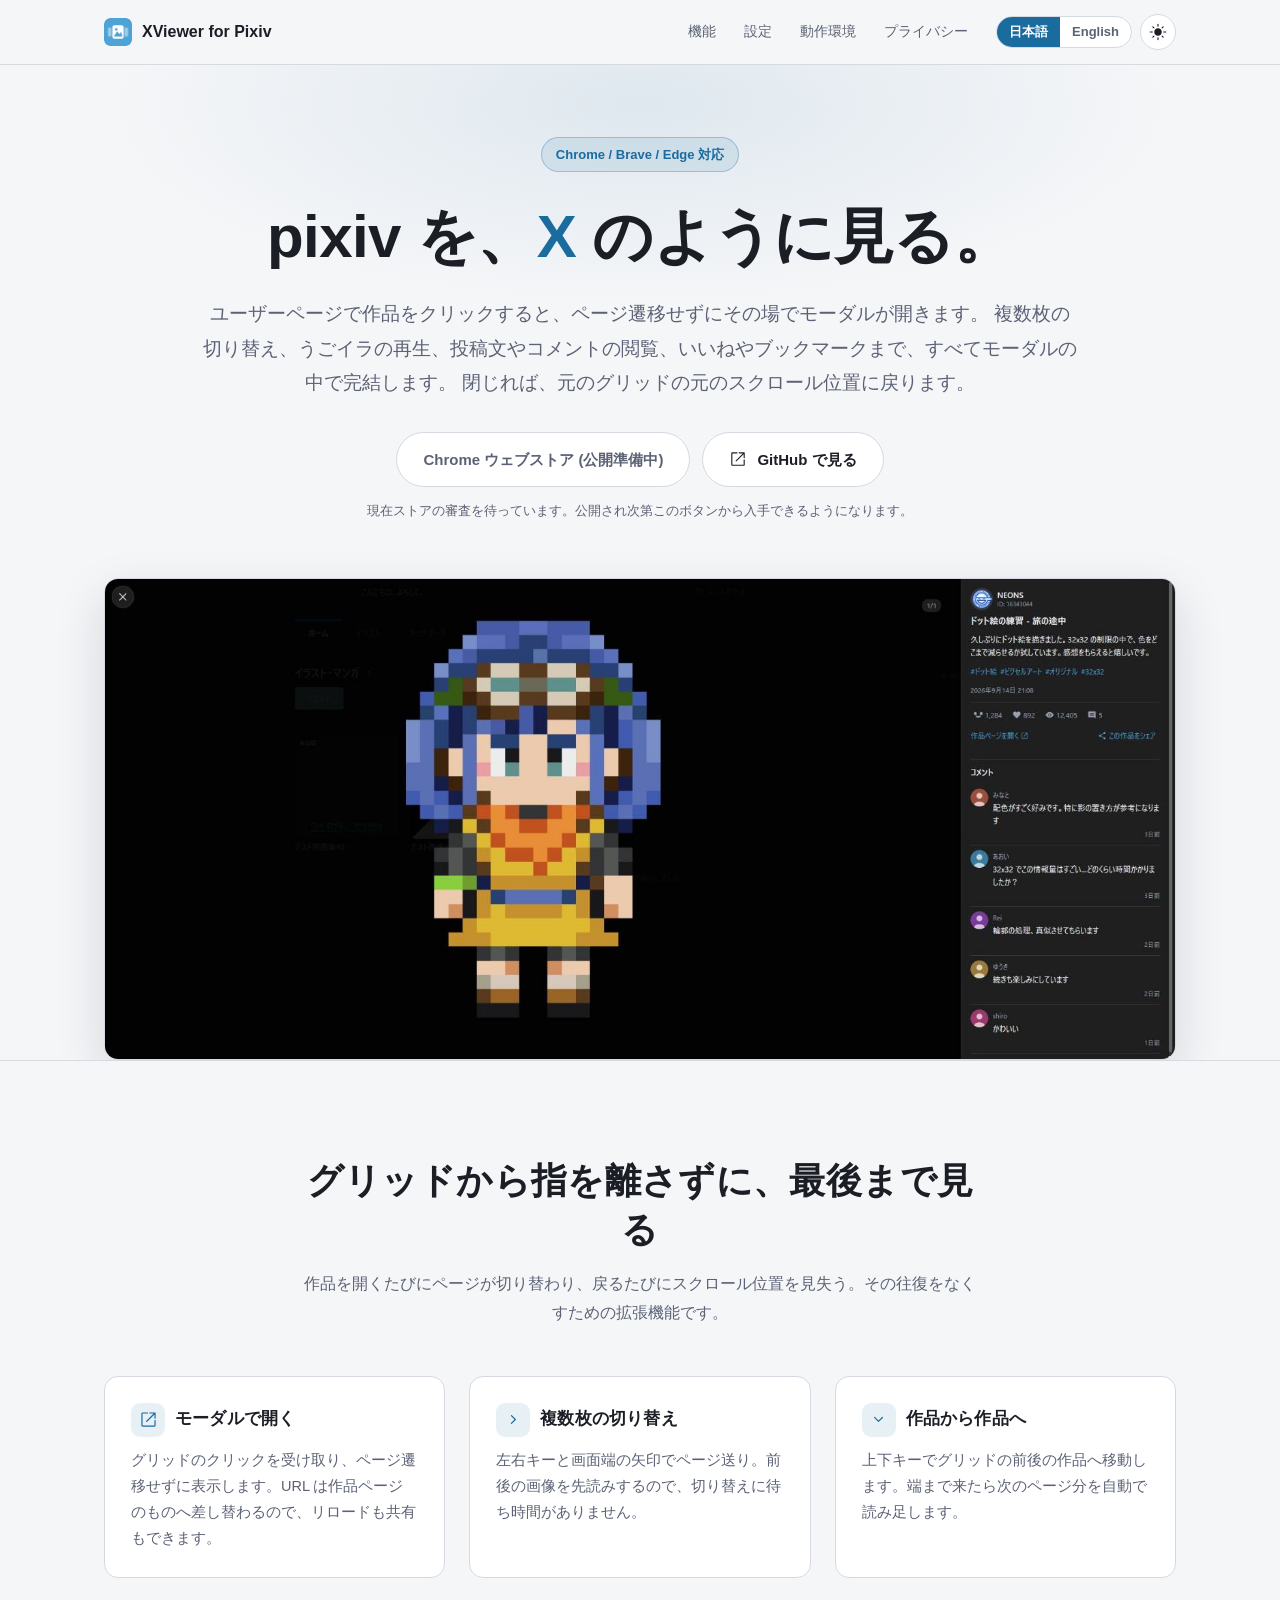
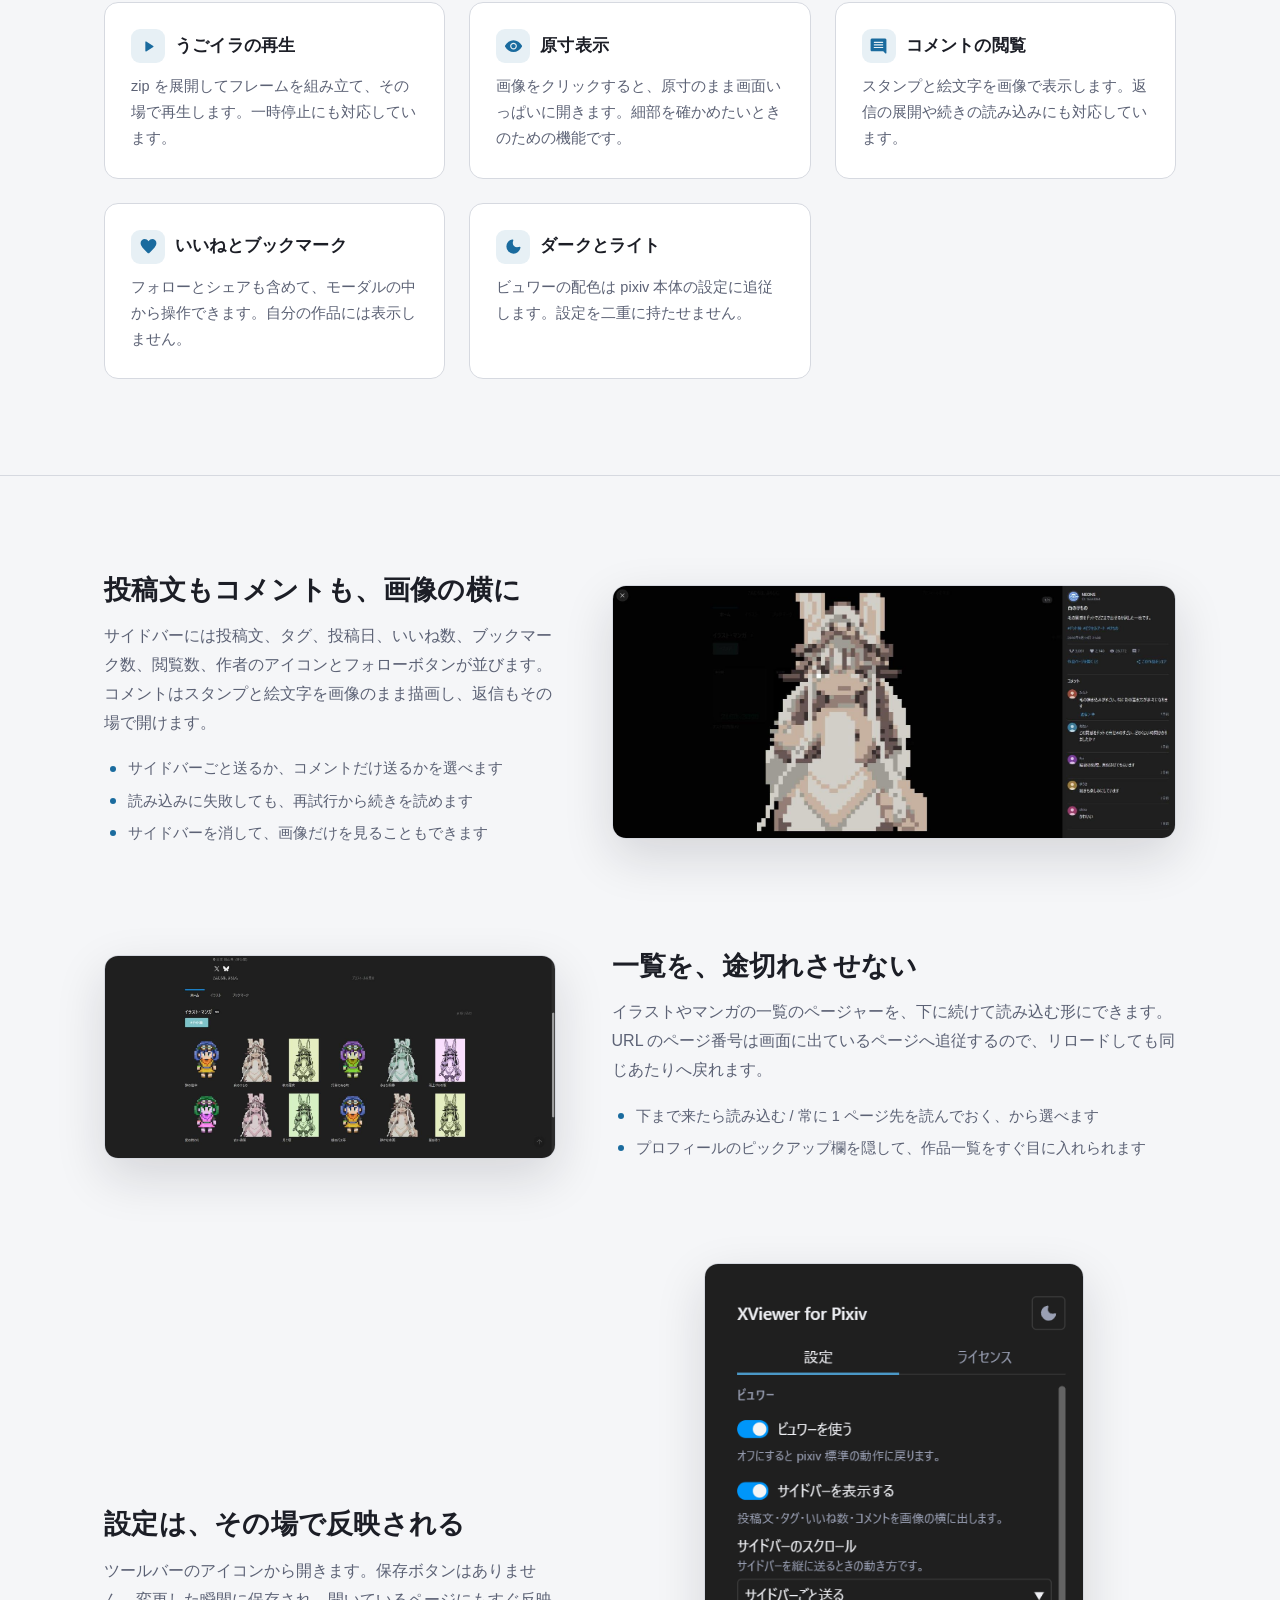
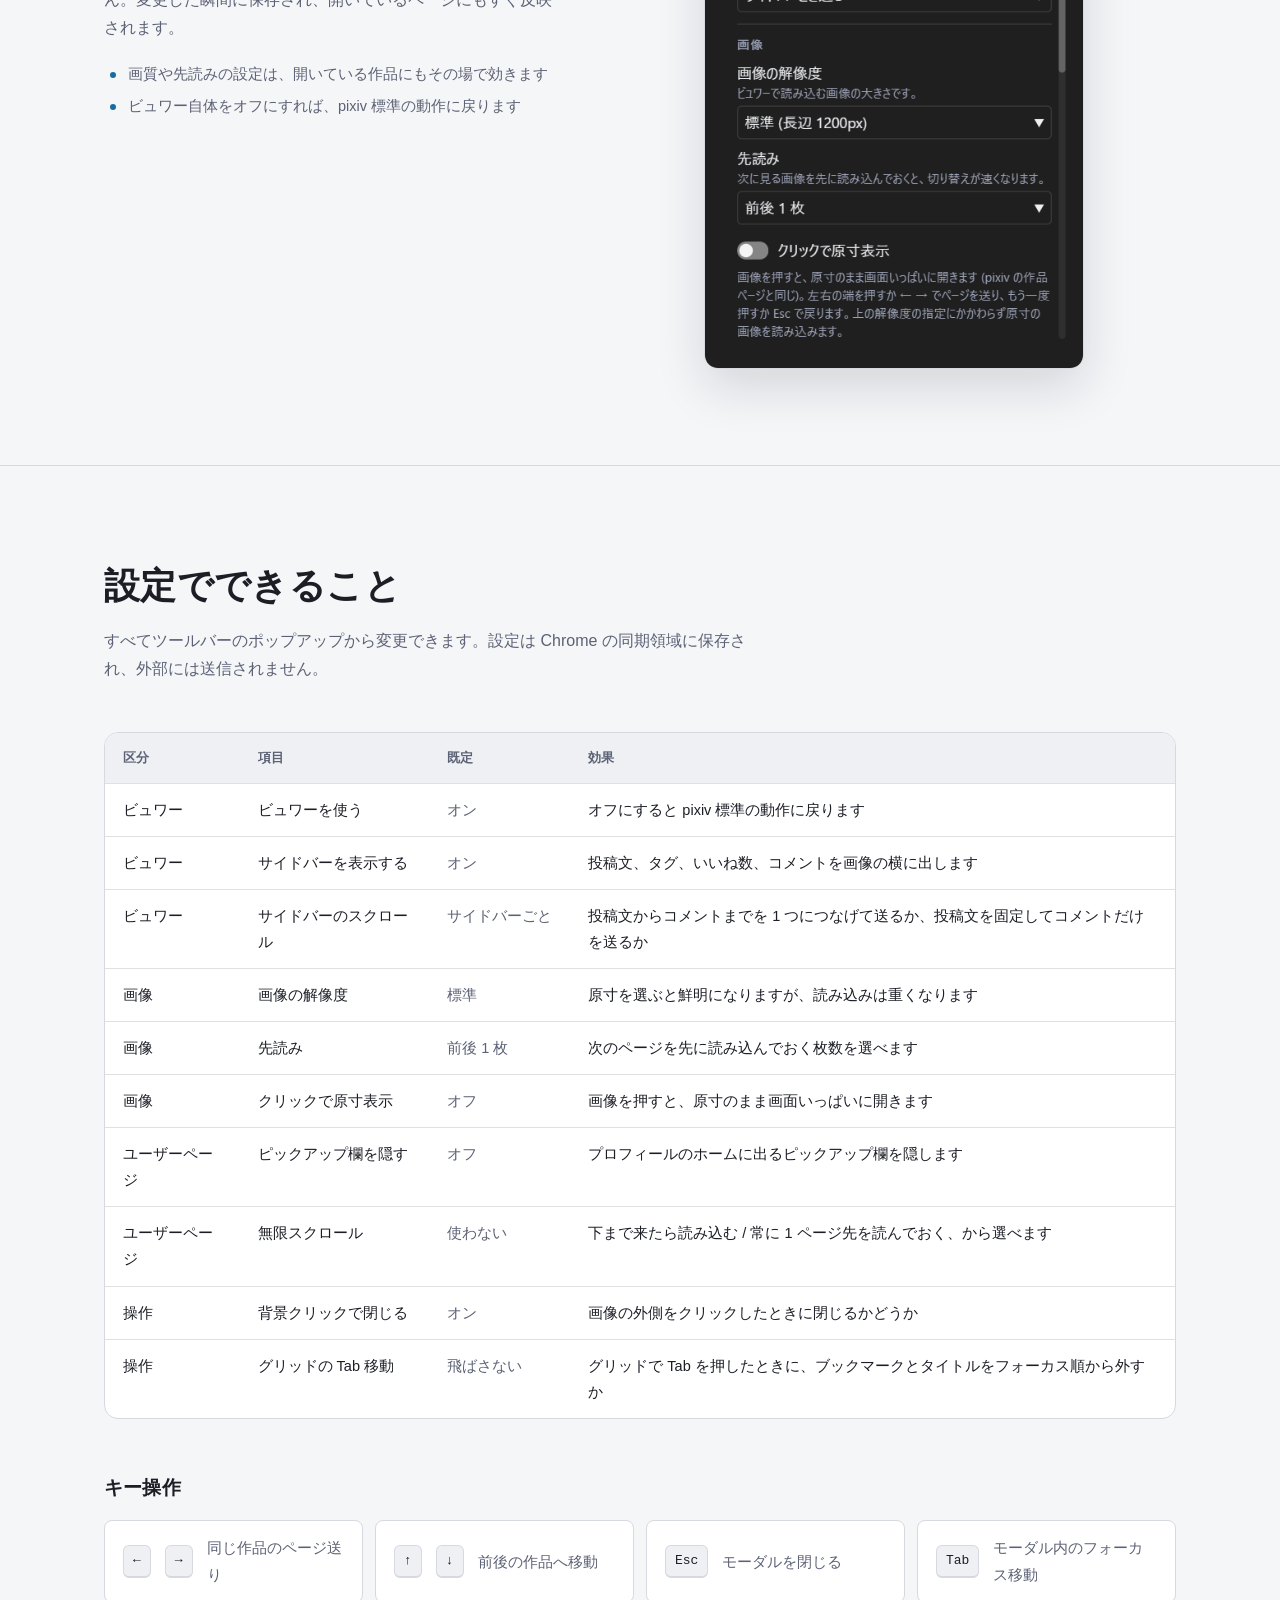
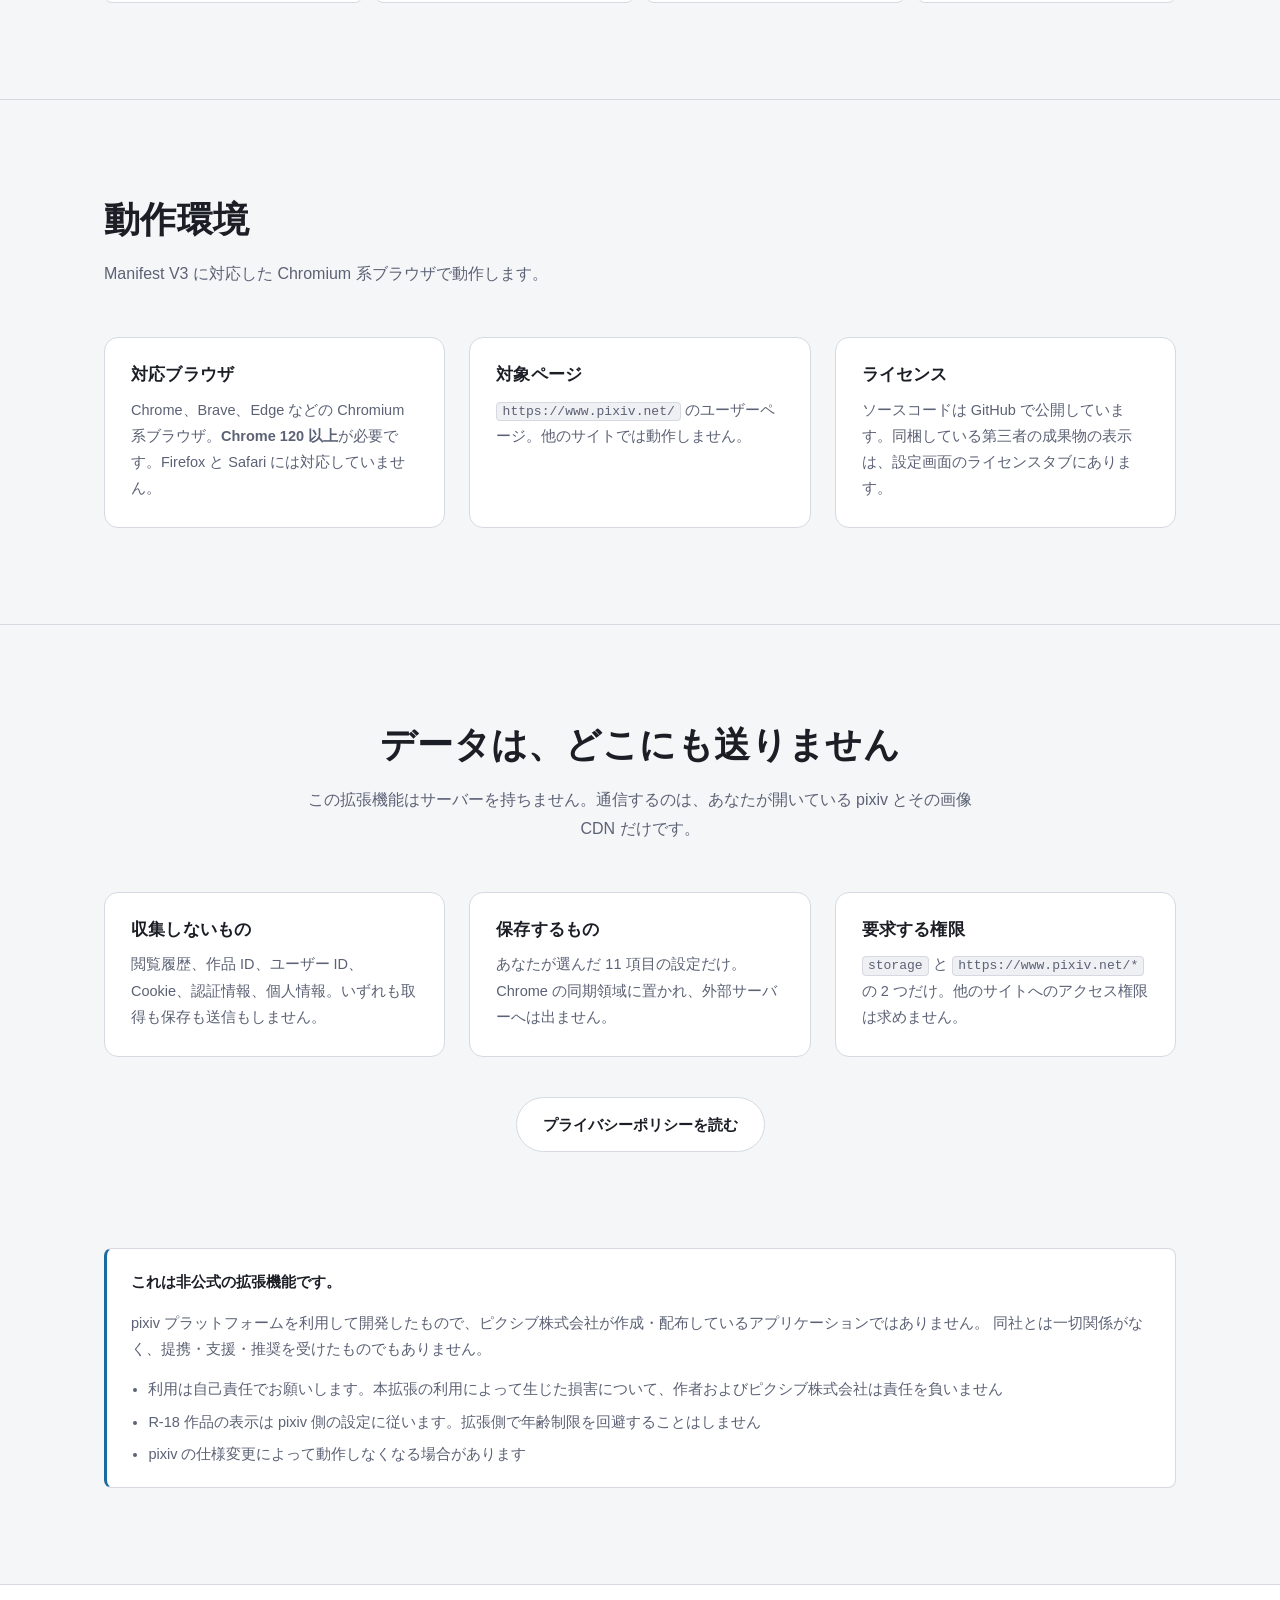
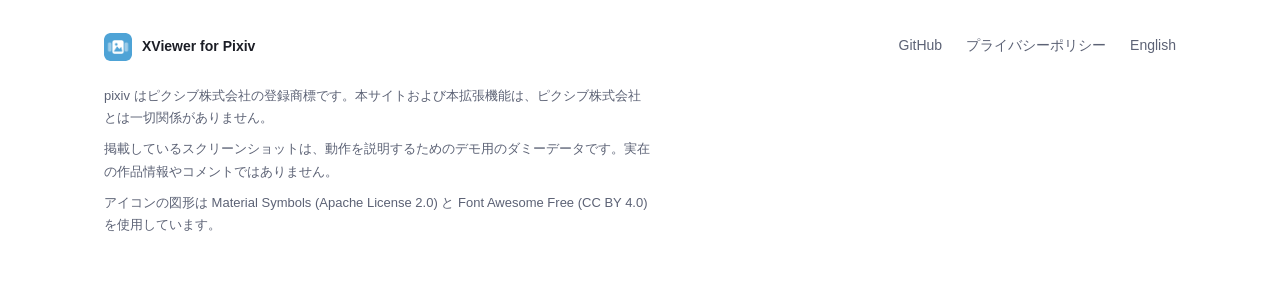
==== index.html @ b5282411 "feat: XViewer for Pixiv の紹介サイトとプライバシーポリシーを作る GitHub Pages で公開する静的サイト。ビルド工程は持たない。  - 日本語 (ルート) と英語 (e" ====
<!doctype html>
<html lang="ja">
<head>
<meta charset="utf-8">
<meta name="viewport" content="width=device-width, initial-scale=1, viewport-fit=cover">
<title>XViewer for Pixiv - pixiv に X 風の画像ビュワーを追加する Chrome 拡張機能</title>
<meta name="description" content="pixiv のユーザーページで作品をクリックすると、ページ遷移せずにその場でモーダルが開きます。複数枚の切り替え、うごイラの再生、投稿文やコメントの閲覧までモーダルの中で完結する非公式の Chrome 拡張機能です。">
<link rel="canonical" href="https://neons-design.github.io/XViewer-for-Pixiv-Web/">
<link rel="alternate" hreflang="ja" href="https://neons-design.github.io/XViewer-for-Pixiv-Web/">
<link rel="alternate" hreflang="en" href="https://neons-design.github.io/XViewer-for-Pixiv-Web/en/">
<link rel="icon" href="assets/img/icon-32.png" sizes="32x32">
<link rel="icon" href="assets/img/icon-128.png" sizes="128x128">
<link rel="apple-touch-icon" href="assets/img/icon-128.png">
<meta property="og:type" content="website">
<meta property="og:site_name" content="XViewer for Pixiv">
<meta property="og:title" content="XViewer for Pixiv">
<meta property="og:description" content="pixiv のユーザーページに、X.com のメディア閲覧に近い画像ビュワーを追加する Chrome 拡張機能。">
<meta property="og:url" content="https://neons-design.github.io/XViewer-for-Pixiv-Web/">
<meta property="og:image" content="https://neons-design.github.io/XViewer-for-Pixiv-Web/assets/img/shot-viewer.jpg">
<meta property="og:locale" content="ja_JP">
<meta name="twitter:card" content="summary_large_image">
<link rel="stylesheet" href="assets/style.css">
<script>
	/* 描画前に配色をあてて、切り替え時のちらつきを防ぐ */
	(function () {
		try {
			var saved = window.localStorage.getItem('xviewer-site-theme');
			if (saved === 'dark' || saved === 'light') document.documentElement.setAttribute('data-theme', saved);
		} catch (error) {
			/* 保存領域が使えなくても OS の設定で描ける */
		}
	})();
</script>
<script src="assets/site.js" defer></script>
</head>
<body>

<a class="skip-link" href="#main">本文へ移動</a>

<!-- アイコンの図形。出典は Material Symbols (Apache-2.0)。フッターに表示している -->
<svg width="0" height="0" aria-hidden="true" focusable="false" style="position:absolute">
	<defs>
		<symbol id="i-open" viewBox="0 -960 960 960"><path d="M180-120q-24 0-42-18t-18-42v-600q0-24 18-42t42-18h249q12.75 0 21.38 8.68 8.62 8.67 8.62 21.5 0 12.82-8.62 21.32-8.63 8.5-21.38 8.5H180v600h600v-249q0-12.75 8.68-21.38 8.67-8.62 21.5-8.62 12.82 0 21.32 8.62 8.5 8.63 8.5 21.38v249q0 24-18 42t-42 18H180Zm600-617L403-360q-9 9-21 8.5t-21-9.5q-9-9-9-21t9-21l377-377H549q-12.75 0-21.37-8.68-8.63-8.67-8.63-21.5 0-12.82 8.63-21.32 8.62-8.5 21.37-8.5h261q12.75 0 21.38 8.62Q840-822.75 840-810v261q0 12.75-8.68 21.37-8.67 8.63-21.5 8.63-12.82 0-21.32-8.63-8.5-8.62-8.5-21.37v-188Z"/></symbol>
		<symbol id="i-next" viewBox="0 -960 960 960"><path d="M530-481 353-658q-9-9-8.5-21t9.5-21q9-9 21.5-9t21.5 9l198 198q5 5 7 10t2 11q0 6-2 11t-7 10L396-261q-9 9-21 8.5t-21-9.5q-9-9-9-21.5t9-21.5l176-176Z"/></symbol>
		<symbol id="i-play" viewBox="0 -960 960 960"><path d="M320-258v-450q0-14 9-22t21-8q4 0 8 1t8 3l354 226q7 5 10.5 11t3.5 14q0 8-3.5 14T720-458L366-232q-4 2-8 3t-8 1q-12 0-21-8t-9-22Z"/></symbol>
		<symbol id="i-zoom" viewBox="0 -960 960 960"><path d="M600.5-379.62q49.5-49.62 49.5-120.5T600.38-620.5Q550.76-670 479.88-670T359.5-620.38Q310-570.76 310-499.88t49.62 120.38q49.62 49.5 120.5 49.5t120.38-49.62Zm-200-41.12q-32.5-32.73-32.5-79.5 0-46.76 32.74-79.26 32.73-32.5 79.5-32.5 46.76 0 79.26 32.74 32.5 32.73 32.5 79.5 0 46.76-32.74 79.26-32.73 32.5-79.5 32.5-46.76 0-79.26-32.74ZM234.5-276Q124-352 57-470q-4-7.13-6-14.65-2-7.52-2-15.43 0-7.92 2-15.38 2-7.47 6-14.54 67-118 177.5-194T480-800q135 0 245.5 76T903-530q4 7.12 6 14.65 2 7.52 2 15.43 0 7.92-2 15.38-2 7.47-6 14.54-67 118-177.5 194T480-200q-135 0-245.5-76Z"/></symbol>
		<symbol id="i-comment" viewBox="0 -960 960 960"><path d="M270-400h420q13 0 21.5-8.5T720-430q0-13-8.5-21.5T690-460H270q-13 0-21.5 8.5T240-430q0 13 8.5 21.5T270-400Zm0-130h420q13 0 21.5-8.5T720-560q0-13-8.5-21.5T690-590H270q-13 0-21.5 8.5T240-560q0 13 8.5 21.5T270-530Zm0-130h420q13 0 21.5-8.5T720-690q0-13-8.5-21.5T690-720H270q-13 0-21.5 8.5T240-690q0 13 8.5 21.5T270-660ZM140-240q-24 0-42-18t-18-42v-520q0-24 18-42t42-18h680q24 0 42 18t18 42v668q0 20-18.5 27.5T829-131L720-240H140Z"/></symbol>
		<symbol id="i-like" viewBox="0 -960 960 960"><path d="M458-144q-11-4-19-12l-53-49Q262-320 171-424.5T80-643q0-90 60.5-150.5T290-854q51 0 101 24.5t89 80.5q44-56 91-80.5t99-24.5q89 0 149.5 60.5T880-643q0 114-91 218.5T574-205l-53 49q-8 8-19 12t-22 4q-11 0-22-4Z"/></symbol>
		<symbol id="i-scroll" viewBox="0 -960 960 960"><path d="M469-358q-5-2-10-7L261-563q-9-9-8.5-21.5T262-606q9-9 21.5-9t21.5 9l175 176 176-176q9-9 21-8.5t21 9.5q9 9 9 21.5t-9 21.5L501-365q-5 5-10 7t-11 2q-6 0-11-2Z"/></symbol>
		<symbol id="i-theme" viewBox="0 -960 960 960"><path d="M480-120q-150 0-255-105T120-480q0-135 79.5-229T408-830q20-5 34-1t22 15q8 10 7.5 25t-8.5 35q-9 23-14 47t-5 49q0 90 63 153t153 63q25 0 48.5-4.5T754-461q22-8 38-7t26 9q10 8 13 23t-2 36q-27 121-121 200.5T480-120Z"/></symbol>
		<symbol id="i-share" viewBox="0 -960 960 960"><path d="M686-80q-47.5 0-80.75-33.25T572-194q0-8 5-34L278-403q-16.28 17.34-37.64 27.17Q219-366 194-366q-47.5 0-80.75-33T80-480q0-48 33.25-81T194-594q24 0 45 9.3 21 9.29 37 25.7l301-173q-2-8-3.5-16.5T572-766q0-47.5 33.25-80.75T686-880q47.5 0 80.75 33.25T800-766q0 47.5-33.25 80.75T686-652q-23.27 0-43.64-9Q622-670 606-685L302-516q3 8 4.5 17.5t1.5 18q0 8.5-1 16t-3 15.5l303 173q16-15 36.09-23.5 20.1-8.5 43.07-8.5Q734-308 767-274.75T800-194q0 47.5-33.25 80.75T686-80Z"/></symbol>
		<symbol id="i-follow" viewBox="0 -960 960 960"><path d="M730-530H630q-12.75 0-21.37-8.68-8.63-8.67-8.63-21.5 0-12.82 8.63-21.32 8.62-8.5 21.37-8.5h100v-100q0-12.75 8.68-21.38 8.67-8.62 21.5-8.62 12.82 0 21.32 8.62 8.5 8.63 8.5 21.38v100h100q12.75 0 21.38 8.68 8.62 8.67 8.62 21.5 0 12.82-8.62 21.32-8.63 8.5-21.38 8.5H790v100q0 12.75-8.68 21.37-8.67 8.63-21.5 8.63-12.82 0-21.32-8.63-8.5-8.62-8.5-21.37v-100Zm-478 7q-42-42-42-108t42-108q42-42 108-42t108 42q42 42 42 108t-42 108q-42 42-108 42t-108-42ZM40-220v-34q0-35 17.5-63.5T108-360q75-33 133.34-46.5t118.5-13.5Q420-420 478-406.5T611-360q33 15 51 43t18 63v34q0 24.75-17.62 42.37Q644.75-160 620-160H100q-24.75 0-42.37-17.63Q40-195.25 40-220Z"/></symbol>
	</defs>
</svg>

<header class="site-header">
	<div class="wrap">
		<a class="brand" href="./">
			<img src="assets/img/icon-128.png" alt="" width="28" height="28">
			<span>XViewer for Pixiv</span>
		</a>
		<nav class="site-nav" aria-label="ページ内の移動">
			<a href="#features">機能</a>
			<a href="#settings">設定</a>
			<a href="#requirements">動作環境</a>
			<a href="privacy.html">プライバシー</a>
		</nav>
		<div class="header-tools">
			<div class="lang-switch">
				<a href="./" aria-current="true" lang="ja">日本語</a>
				<a href="en/" lang="en">English</a>
			</div>
			<button type="button" class="theme-toggle" aria-label="配色をライトに切り替える"
				data-label-light="配色をライトに切り替える" data-label-dark="配色をダークに切り替える">
				<svg class="icon-moon" viewBox="0 -960 960 960" aria-hidden="true"><path d="M480-120q-150 0-255-105T120-480q0-135 79.5-229T408-830q20-5 34-1t22 15q8 10 7.5 25t-8.5 35q-9 23-14 47t-5 49q0 90 63 153t153 63q25 0 48.5-4.5T754-461q22-8 38-7t26 9q10 8 13 23t-2 36q-27 121-121 200.5T480-120Z"/></svg>
				<svg class="icon-sun" viewBox="0 -960 960 960" aria-hidden="true"><path d="M338.5-338.5Q280-397 280-480t58.5-141.5Q397-680 480-680t141.5 58.5Q680-563 680-480t-58.5 141.5Q563-280 480-280t-141.5-58.5ZM70-450q-12.75 0-21.37-8.68-8.63-8.67-8.63-21.5 0-12.82 8.63-21.32Q57.25-510 70-510h100q12.75 0 21.38 8.68 8.62 8.67 8.62 21.5 0 12.82-8.62 21.32-8.63 8.5-21.38 8.5H70Zm720 0q-12.75 0-21.37-8.68-8.63-8.67-8.63-21.5 0-12.82 8.63-21.32 8.62-8.5 21.37-8.5h100q12.75 0 21.38 8.68 8.62 8.67 8.62 21.5 0 12.82-8.62 21.32-8.63 8.5-21.38 8.5H790ZM458.5-768.63Q450-777.25 450-790v-100q0-12.75 8.68-21.38 8.67-8.62 21.5-8.62 12.82 0 21.32 8.62 8.5 8.63 8.5 21.38v100q0 12.75-8.68 21.37-8.67 8.63-21.5 8.63-12.82 0-21.32-8.63Zm0 720Q450-57.25 450-70v-100q0-12.75 8.68-21.38 8.67-8.62 21.5-8.62 12.82 0 21.32 8.62 8.5 8.63 8.5 21.38v100q0 12.75-8.68 21.37-8.67 8.63-21.5 8.63-12.82 0-21.32-8.63ZM240-678l-57-56q-9-9-8.63-21.6.37-12.61 8.53-21.5 8.89-8.9 21.5-8.9 12.6 0 21.6 9l56 57q8 9 8 21t-8 20.5q-8 8.5-20.5 8.5t-21.5-8Zm494 495-56-57q-8-9-8-21.38 0-12.37 8.5-20.62 8.5-9 20.5-9t21 9l57 56q9 9 8.63 21.6-.37 12.61-8.53 21.5-8.89 8.9-21.5 8.9-12.6 0-21.6-9Zm-56-495q-9-9-9-21t9-21l56-57q9-9 21.6-8.63 12.61.37 21.5 8.53 8.9 8.89 8.9 21.5 0 12.6-9 21.6l-57 56q-8 8-20.36 8-12.37 0-21.64-8ZM182.9-182.9q-8.9-8.89-8.9-21.5 0-12.6 9-21.6l57-56q8.8-9 20.9-9 12.1 0 20.71 9 9.39 9 9.39 21t-9 21l-56 57q-9 9-21.6 8.63-12.61-.37-21.5-8.53Z"/></svg>
			</button>
		</div>
	</div>
</header>

<main id="main">

	<section class="hero">
		<div class="wrap">
			<p class="eyebrow">Chrome / Brave / Edge 対応</p>
			<h1>pixiv を、<span class="accent">X</span> のように見る。</h1>
			<p class="lede">
				ユーザーページで作品をクリックすると、ページ遷移せずにその場でモーダルが開きます。
				複数枚の切り替え、うごイラの再生、投稿文やコメントの閲覧、いいねやブックマークまで、すべてモーダルの中で完結します。
				閉じれば、元のグリッドの元のスクロール位置に戻ります。
			</p>
			<div class="cta-row">
				<a class="btn btn-primary" href="#" aria-disabled="true">
					Chrome ウェブストア (公開準備中)
				</a>
				<a class="btn btn-secondary" href="https://github.com/NEONS-DESIGN/XViewer-for-Pixiv" target="_blank" rel="noopener">
					<svg aria-hidden="true"><use href="#i-open"></use></svg>
					GitHub で見る
				</a>
			</div>
			<p class="cta-note">現在ストアの審査を待っています。公開され次第このボタンから入手できるようになります。</p>
			<div class="hero-shot">
				<img src="assets/img/shot-viewer.jpg" width="1568" height="703"
					alt="pixiv の作品がモーダルで開き、右側のサイドバーに投稿文、タグ、カウンタ、コメントが並んでいる画面">
			</div>
		</div>
	</section>

	<hr class="divider">

	<section class="section" id="features">
		<div class="wrap">
			<div class="section-head center">
				<h2>グリッドから指を離さずに、最後まで見る</h2>
				<p>作品を開くたびにページが切り替わり、戻るたびにスクロール位置を見失う。その往復をなくすための拡張機能です。</p>
			</div>
			<div class="card-grid">
				<div class="card">
					<h3><span class="card-icon"><svg aria-hidden="true"><use href="#i-open"></use></svg></span>モーダルで開く</h3>
					<p>グリッドのクリックを受け取り、ページ遷移せずに表示します。URL は作品ページのものへ差し替わるので、リロードも共有もできます。</p>
				</div>
				<div class="card">
					<h3><span class="card-icon"><svg aria-hidden="true"><use href="#i-next"></use></svg></span>複数枚の切り替え</h3>
					<p>左右キーと画面端の矢印でページ送り。前後の画像を先読みするので、切り替えに待ち時間がありません。</p>
				</div>
				<div class="card">
					<h3><span class="card-icon"><svg aria-hidden="true"><use href="#i-scroll"></use></svg></span>作品から作品へ</h3>
					<p>上下キーでグリッドの前後の作品へ移動します。端まで来たら次のページ分を自動で読み足します。</p>
				</div>
				<div class="card">
					<h3><span class="card-icon"><svg aria-hidden="true"><use href="#i-play"></use></svg></span>うごイラの再生</h3>
					<p>zip を展開してフレームを組み立て、その場で再生します。一時停止にも対応しています。</p>
				</div>
				<div class="card">
					<h3><span class="card-icon"><svg aria-hidden="true"><use href="#i-zoom"></use></svg></span>原寸表示</h3>
					<p>画像をクリックすると、原寸のまま画面いっぱいに開きます。細部を確かめたいときのための機能です。</p>
				</div>
				<div class="card">
					<h3><span class="card-icon"><svg aria-hidden="true"><use href="#i-comment"></use></svg></span>コメントの閲覧</h3>
					<p>スタンプと絵文字を画像で表示します。返信の展開や続きの読み込みにも対応しています。</p>
				</div>
				<div class="card">
					<h3><span class="card-icon"><svg aria-hidden="true"><use href="#i-like"></use></svg></span>いいねとブックマーク</h3>
					<p>フォローとシェアも含めて、モーダルの中から操作できます。自分の作品には表示しません。</p>
				</div>
				<div class="card">
					<h3><span class="card-icon"><svg aria-hidden="true"><use href="#i-theme"></use></svg></span>ダークとライト</h3>
					<p>ビュワーの配色は pixiv 本体の設定に追従します。設定を二重に持たせません。</p>
				</div>
			</div>
		</div>
	</section>

	<hr class="divider">

	<section class="section" id="screens">
		<div class="wrap">
			<div class="showcase">
				<div class="showcase-text">
					<h3>投稿文もコメントも、画像の横に</h3>
					<p>
						サイドバーには投稿文、タグ、投稿日、いいね数、ブックマーク数、閲覧数、作者のアイコンとフォローボタンが並びます。
						コメントはスタンプと絵文字を画像のまま描画し、返信もその場で開けます。
					</p>
					<ul class="feature-list">
						<li>サイドバーごと送るか、コメントだけ送るかを選べます</li>
						<li>読み込みに失敗しても、再試行から続きを読めます</li>
						<li>サイドバーを消して、画像だけを見ることもできます</li>
					</ul>
				</div>
				<figure>
					<img src="assets/img/shot-comments.jpg" width="1568" height="703"
						alt="サイドバーにコメントが並び、スタンプと絵文字が画像で表示されている画面">
				</figure>
			</div>

			<div class="showcase reverse">
				<div class="showcase-text">
					<h3>一覧を、途切れさせない</h3>
					<p>
						イラストやマンガの一覧のページャーを、下に続けて読み込む形にできます。
						URL のページ番号は画面に出ているページへ追従するので、リロードしても同じあたりへ戻れます。
					</p>
					<ul class="feature-list">
						<li>下まで来たら読み込む / 常に 1 ページ先を読んでおく、から選べます</li>
						<li>プロフィールのピックアップ欄を隠して、作品一覧をすぐ目に入れられます</li>
					</ul>
				</div>
				<figure>
					<img src="assets/img/shot-grid.jpg" width="1568" height="703"
						alt="ユーザーページの作品グリッドが途切れずに続いている画面">
				</figure>
			</div>

			<div class="showcase">
				<div class="showcase-text">
					<h3>設定は、その場で反映される</h3>
					<p>
						ツールバーのアイコンから開きます。保存ボタンはありません。変更した瞬間に保存され、開いているページにもすぐ反映されます。
					</p>
					<ul class="feature-list">
						<li>画質や先読みの設定は、開いている作品にもその場で効きます</li>
						<li>ビュワー自体をオフにすれば、pixiv 標準の動作に戻ります</li>
					</ul>
				</div>
				<figure class="portrait">
					<img src="assets/img/shot-popup.png" width="460" height="857"
						alt="拡張機能の設定ポップアップ。ビュワー、画像、ユーザーページ、操作の区分ごとに設定項目が並んでいる">
				</figure>
			</div>
		</div>
	</section>

	<hr class="divider">

	<section class="section" id="settings">
		<div class="wrap">
			<div class="section-head">
				<h2>設定でできること</h2>
				<p>すべてツールバーのポップアップから変更できます。設定は Chrome の同期領域に保存され、外部には送信されません。</p>
			</div>
			<div class="table-scroll">
				<table>
					<thead>
						<tr>
							<th scope="col">区分</th>
							<th scope="col">項目</th>
							<th scope="col">既定</th>
							<th scope="col">効果</th>
						</tr>
					</thead>
					<tbody>
						<tr>
							<td>ビュワー</td>
							<td>ビュワーを使う</td>
							<td class="default">オン</td>
							<td>オフにすると pixiv 標準の動作に戻ります</td>
						</tr>
						<tr>
							<td>ビュワー</td>
							<td>サイドバーを表示する</td>
							<td class="default">オン</td>
							<td>投稿文、タグ、いいね数、コメントを画像の横に出します</td>
						</tr>
						<tr>
							<td>ビュワー</td>
							<td>サイドバーのスクロール</td>
							<td class="default">サイドバーごと</td>
							<td>投稿文からコメントまでを 1 つにつなげて送るか、投稿文を固定してコメントだけを送るか</td>
						</tr>
						<tr>
							<td>画像</td>
							<td>画像の解像度</td>
							<td class="default">標準</td>
							<td>原寸を選ぶと鮮明になりますが、読み込みは重くなります</td>
						</tr>
						<tr>
							<td>画像</td>
							<td>先読み</td>
							<td class="default">前後 1 枚</td>
							<td>次のページを先に読み込んでおく枚数を選べます</td>
						</tr>
						<tr>
							<td>画像</td>
							<td>クリックで原寸表示</td>
							<td class="default">オフ</td>
							<td>画像を押すと、原寸のまま画面いっぱいに開きます</td>
						</tr>
						<tr>
							<td>ユーザーページ</td>
							<td>ピックアップ欄を隠す</td>
							<td class="default">オフ</td>
							<td>プロフィールのホームに出るピックアップ欄を隠します</td>
						</tr>
						<tr>
							<td>ユーザーページ</td>
							<td>無限スクロール</td>
							<td class="default">使わない</td>
							<td>下まで来たら読み込む / 常に 1 ページ先を読んでおく、から選べます</td>
						</tr>
						<tr>
							<td>操作</td>
							<td>背景クリックで閉じる</td>
							<td class="default">オン</td>
							<td>画像の外側をクリックしたときに閉じるかどうか</td>
						</tr>
						<tr>
							<td>操作</td>
							<td>グリッドの Tab 移動</td>
							<td class="default">飛ばさない</td>
							<td>グリッドで Tab を押したときに、ブックマークとタイトルをフォーカス順から外すか</td>
						</tr>
					</tbody>
				</table>
			</div>

			<h3 style="margin-block:56px 20px;font-size:19px">キー操作</h3>
			<div class="keys">
				<div class="key-row"><kbd>←</kbd><kbd>→</kbd><span>同じ作品のページ送り</span></div>
				<div class="key-row"><kbd>↑</kbd><kbd>↓</kbd><span>前後の作品へ移動</span></div>
				<div class="key-row"><kbd>Esc</kbd><span>モーダルを閉じる</span></div>
				<div class="key-row"><kbd>Tab</kbd><span>モーダル内のフォーカス移動</span></div>
			</div>
		</div>
	</section>

	<hr class="divider">

	<section class="section" id="requirements">
		<div class="wrap">
			<div class="section-head">
				<h2>動作環境</h2>
				<p>Manifest V3 に対応した Chromium 系ブラウザで動作します。</p>
			</div>
			<div class="card-grid">
				<div class="card">
					<h3>対応ブラウザ</h3>
					<p>Chrome、Brave、Edge などの Chromium 系ブラウザ。<strong>Chrome 120 以上</strong>が必要です。Firefox と Safari には対応していません。</p>
				</div>
				<div class="card">
					<h3>対象ページ</h3>
					<p><code>https://www.pixiv.net/</code> のユーザーページ。他のサイトでは動作しません。</p>
				</div>
				<div class="card">
					<h3>ライセンス</h3>
					<p>ソースコードは GitHub で公開しています。同梱している第三者の成果物の表示は、設定画面のライセンスタブにあります。</p>
				</div>
			</div>
		</div>
	</section>

	<hr class="divider">

	<section class="section" id="privacy">
		<div class="wrap">
			<div class="section-head center">
				<h2>データは、どこにも送りません</h2>
				<p>この拡張機能はサーバーを持ちません。通信するのは、あなたが開いている pixiv とその画像 CDN だけです。</p>
			</div>
			<div class="card-grid">
				<div class="card">
					<h3>収集しないもの</h3>
					<p>閲覧履歴、作品 ID、ユーザー ID、Cookie、認証情報、個人情報。いずれも取得も保存も送信もしません。</p>
				</div>
				<div class="card">
					<h3>保存するもの</h3>
					<p>あなたが選んだ 11 項目の設定だけ。Chrome の同期領域に置かれ、外部サーバーへは出ません。</p>
				</div>
				<div class="card">
					<h3>要求する権限</h3>
					<p><code>storage</code> と <code>https://www.pixiv.net/*</code> の 2 つだけ。他のサイトへのアクセス権限は求めません。</p>
				</div>
			</div>
			<p style="text-align:center;margin-block:40px 0">
				<a class="btn btn-secondary" href="privacy.html">プライバシーポリシーを読む</a>
			</p>
		</div>
	</section>

	<section class="section" style="padding-top:0">
		<div class="wrap">
			<div class="notice">
				<p><strong>これは非公式の拡張機能です。</strong></p>
				<p>
					pixiv プラットフォームを利用して開発したもので、ピクシブ株式会社が作成・配布しているアプリケーションではありません。
					同社とは一切関係がなく、提携・支援・推奨を受けたものでもありません。
				</p>
				<ul>
					<li>利用は自己責任でお願いします。本拡張の利用によって生じた損害について、作者およびピクシブ株式会社は責任を負いません</li>
					<li>R-18 作品の表示は pixiv 側の設定に従います。拡張側で年齢制限を回避することはしません</li>
					<li>pixiv の仕様変更によって動作しなくなる場合があります</li>
				</ul>
			</div>
		</div>
	</section>

</main>

<footer class="site-footer">
	<div class="wrap">
		<div class="footer-grid">
			<div>
				<a class="brand" href="./">
					<img src="assets/img/icon-128.png" alt="" width="28" height="28">
					<span>XViewer for Pixiv</span>
				</a>
			</div>
			<ul class="footer-links">
				<li><a href="https://github.com/NEONS-DESIGN/XViewer-for-Pixiv" target="_blank" rel="noopener">GitHub</a></li>
				<li><a href="privacy.html">プライバシーポリシー</a></li>
				<li><a href="en/" lang="en">English</a></li>
			</ul>
		</div>
		<div class="footer-note">
			<p>pixiv はピクシブ株式会社の登録商標です。本サイトおよび本拡張機能は、ピクシブ株式会社とは一切関係がありません。</p>
			<p>掲載しているスクリーンショットは、動作を説明するためのデモ用のダミーデータです。実在の作品情報やコメントではありません。</p>
			<p>アイコンの図形は Material Symbols (Apache License 2.0) と Font Awesome Free (CC BY 4.0) を使用しています。</p>
		</div>
	</div>
</footer>

</body>
</html>
---- assets/style.css ----
/*
 * XViewer for Pixiv 紹介サイトの配色と体裁。
 * 配色トークンの名前と値は拡張本体の UI_DESIGN_KIT.md §2 に合わせてある。
 * 色は必ずここの変数で決め、個々の規則に直書きしない。
 */

:root {
	color-scheme: dark;
	--bg: #14161c;
	--surface: #1d212b;
	--surface-2: #232838;
	--fg: #eff0f4;
	--muted: #9aa0b4;
	--border: #262b38;
	--divider: rgba(255, 255, 255, 0.12);
	--accent: #4ea3d6;
	--on-accent: #04121a;
	--accent-soft: rgba(78, 163, 214, 0.14);
	--hover: rgba(255, 255, 255, 0.08);
	--shadow: 0 18px 50px rgba(0, 0, 0, 0.45);

	--maxw: 1120px;
	--radius: 14px;
	--radius-sm: 8px;
	--gap: 24px;
	--section-gap: 96px;
	--pad-x: 24px;

	--font: "Helvetica Neue", Arial, "Hiragino Kaku Gothic ProN", "Hiragino Sans",
		"BIZ UDPGothic", Meiryo, "Yu Gothic", "Noto Sans JP", system-ui, sans-serif;
	--font-mono: ui-monospace, SFMono-Regular, Menlo, Consolas, "Courier New", monospace;
}

/* OS がライトで、かつ利用者が明示的にダークを選んでいないときだけライトへ倒す */
@media (prefers-color-scheme: light) {
	:root:not([data-theme="dark"]) {
		color-scheme: light;
		--bg: #f5f6f8;
		--surface: #ffffff;
		--surface-2: #eef0f4;
		--fg: #1c1e26;
		--muted: #5c6275;
		--border: #d6d9e0;
		--divider: rgba(0, 0, 0, 0.12);
		--accent: #1a6b9e;
		--on-accent: #ffffff;
		--accent-soft: rgba(26, 107, 158, 0.10);
		--hover: rgba(0, 0, 0, 0.05);
		--shadow: 0 18px 50px rgba(20, 24, 35, 0.14);
	}
}

/* 手動で選んだライト。media query より後に置いて必ず勝たせる */
:root[data-theme="light"] {
	color-scheme: light;
	--bg: #f5f6f8;
	--surface: #ffffff;
	--surface-2: #eef0f4;
	--fg: #1c1e26;
	--muted: #5c6275;
	--border: #d6d9e0;
	--divider: rgba(0, 0, 0, 0.12);
	--accent: #1a6b9e;
	--on-accent: #ffffff;
	--accent-soft: rgba(26, 107, 158, 0.10);
	--hover: rgba(0, 0, 0, 0.05);
	--shadow: 0 18px 50px rgba(20, 24, 35, 0.14);
}

*,
*::before,
*::after {
	box-sizing: border-box;
}

html {
	scroll-behavior: smooth;
	scroll-padding-top: 88px;
}

@media (prefers-reduced-motion: reduce) {
	html {
		scroll-behavior: auto;
	}

	* {
		animation-duration: 0.01ms !important;
		transition-duration: 0.01ms !important;
	}
}

body {
	margin: 0;
	background: var(--bg);
	color: var(--fg);
	font-family: var(--font);
	font-size: 16px;
	line-height: 1.8;
	-webkit-font-smoothing: antialiased;
}

img {
	max-width: 100%;
	height: auto;
}

a {
	color: var(--accent);
	text-decoration-color: color-mix(in srgb, var(--accent) 40%, transparent);
	text-underline-offset: 3px;
}

a:hover {
	text-decoration-color: currentColor;
}

/* 輪郭はサイト全体で 1 つの規則にそろえる (UI_DESIGN_KIT §6) */
:where(a, button, summary, [tabindex]):focus-visible {
	outline: 2px solid var(--accent);
	outline-offset: 2px;
	border-radius: 4px;
}

h1,
h2,
h3 {
	line-height: 1.35;
	letter-spacing: 0.01em;
	margin: 0;
}

p {
	margin: 0 0 1em;
}

code {
	font-family: var(--font-mono);
	font-size: 0.9em;
	background: var(--surface-2);
	border: 1px solid var(--border);
	border-radius: 4px;
	padding: 0.1em 0.4em;
}

/* 目に見えないが読み上げには残す */
.visually-hidden {
	position: absolute;
	width: 1px;
	height: 1px;
	margin: -1px;
	padding: 0;
	overflow: hidden;
	clip-path: inset(50%);
	white-space: nowrap;
}

.skip-link {
	position: absolute;
	left: 8px;
	top: -60px;
	z-index: 100;
	background: var(--accent);
	color: var(--on-accent);
	padding: 10px 16px;
	border-radius: var(--radius-sm);
	font-weight: 700;
	text-decoration: none;
	transition: top 0.15s ease;
}

.skip-link:focus {
	top: 8px;
}

.wrap {
	width: 100%;
	max-width: var(--maxw);
	margin: 0 auto;
	padding-inline: var(--pad-x);
}

/* ------------------------------------------------------------------ header */

.site-header {
	position: sticky;
	top: 0;
	z-index: 50;
	background: color-mix(in srgb, var(--bg) 88%, transparent);
	backdrop-filter: saturate(180%) blur(12px);
	border-bottom: 1px solid var(--border);
}

.site-header .wrap {
	display: flex;
	align-items: center;
	gap: 16px;
	min-height: 64px;
}

.brand {
	display: flex;
	align-items: center;
	gap: 10px;
	font-weight: 700;
	color: var(--fg);
	text-decoration: none;
	white-space: nowrap;
}

.brand img {
	width: 28px;
	height: 28px;
	border-radius: 6px;
}

.site-nav {
	display: flex;
	align-items: center;
	gap: 4px;
	margin-inline-start: auto;
}

.site-nav a {
	color: var(--muted);
	text-decoration: none;
	padding: 8px 12px;
	border-radius: var(--radius-sm);
	font-size: 14px;
}

.site-nav a:hover {
	color: var(--fg);
	background: var(--hover);
}

.header-tools {
	display: flex;
	align-items: center;
	gap: 8px;
}

.lang-switch {
	display: inline-flex;
	border: 1px solid var(--border);
	border-radius: 999px;
	overflow: hidden;
	background: var(--surface);
}

.lang-switch a {
	padding: 5px 12px;
	font-size: 13px;
	font-weight: 700;
	color: var(--muted);
	text-decoration: none;
	line-height: 1.6;
}

.lang-switch a[aria-current="true"] {
	background: var(--accent);
	color: var(--on-accent);
}

.lang-switch a:not([aria-current="true"]):hover {
	background: var(--hover);
	color: var(--fg);
}

.theme-toggle {
	display: inline-grid;
	place-items: center;
	width: 36px;
	height: 36px;
	border: 1px solid var(--border);
	border-radius: 999px;
	background: var(--surface);
	color: var(--fg);
	cursor: pointer;
	padding: 0;
}

.theme-toggle:hover {
	background: var(--hover);
}

.theme-toggle svg {
	width: 18px;
	height: 18px;
	fill: currentColor;
}

/* テーマに応じて片方のアイコンだけ出す */
.theme-toggle .icon-sun {
	display: none;
}

:root[data-theme="light"] .theme-toggle .icon-sun,
.theme-toggle .icon-moon {
	display: block;
}

:root[data-theme="light"] .theme-toggle .icon-moon {
	display: none;
}

@media (prefers-color-scheme: light) {
	:root:not([data-theme="dark"]) .theme-toggle .icon-sun {
		display: block;
	}

	:root:not([data-theme="dark"]) .theme-toggle .icon-moon {
		display: none;
	}
}

/* ------------------------------------------------------------------- hero */

.hero {
	padding-block: 72px 0;
	text-align: center;
	position: relative;
	overflow: hidden;
}

/* 背景の淡い光。装飾なので読み上げからは外れる */
.hero::before {
	content: "";
	position: absolute;
	inset-inline: 0;
	top: -220px;
	height: 520px;
	background: radial-gradient(ellipse 60% 55% at 50% 50%, var(--accent-soft), transparent 70%);
	pointer-events: none;
}

.hero .wrap {
	position: relative;
}

.eyebrow {
	display: inline-flex;
	align-items: center;
	gap: 8px;
	font-size: 13px;
	font-weight: 700;
	color: var(--accent);
	background: var(--accent-soft);
	border: 1px solid color-mix(in srgb, var(--accent) 30%, transparent);
	border-radius: 999px;
	padding: 5px 14px;
	margin-bottom: 24px;
}

.hero h1 {
	font-size: clamp(34px, 6vw, 60px);
	letter-spacing: -0.01em;
	margin-bottom: 20px;
}

.hero h1 .accent {
	color: var(--accent);
}

.lede {
	font-size: clamp(16px, 2.2vw, 19px);
	color: var(--muted);
	max-width: 46em;
	margin-inline: auto;
	text-wrap: pretty;
}

.cta-row {
	display: flex;
	flex-wrap: wrap;
	gap: 12px;
	justify-content: center;
	margin-block: 32px 12px;
}

.btn {
	display: inline-flex;
	align-items: center;
	gap: 10px;
	border-radius: 999px;
	padding: 13px 26px;
	font-size: 15px;
	font-weight: 700;
	text-decoration: none;
	border: 1px solid transparent;
	cursor: pointer;
	font-family: inherit;
}

.btn svg {
	width: 18px;
	height: 18px;
	fill: currentColor;
	flex: none;
}

.btn-primary {
	background: var(--accent);
	color: var(--on-accent);
}

.btn-primary:hover {
	background: color-mix(in srgb, var(--accent) 86%, var(--fg));
}

.btn-secondary {
	background: var(--surface);
	color: var(--fg);
	border-color: var(--border);
}

.btn-secondary:hover {
	background: var(--hover);
}

/* ストア公開までの無効状態。押せないことが見た目で分かるようにする */
.btn[aria-disabled="true"] {
	background: var(--surface);
	color: var(--muted);
	border-color: var(--border);
	cursor: not-allowed;
}

.btn[aria-disabled="true"]:hover {
	background: var(--surface);
}

.cta-note {
	font-size: 13px;
	color: var(--muted);
	margin: 0;
}

.hero-shot {
	margin-top: 56px;
	border-radius: var(--radius);
	border: 1px solid var(--border);
	background: var(--surface);
	box-shadow: var(--shadow);
	overflow: hidden;
	line-height: 0;
}

.hero-shot img {
	width: 100%;
	display: block;
}

/* ---------------------------------------------------------------- section */

.section {
	padding-block: var(--section-gap);
}

.section-head {
	max-width: 42em;
	margin-bottom: 48px;
}

.section-head.center {
	margin-inline: auto;
	text-align: center;
}

.section h2 {
	font-size: clamp(26px, 4vw, 36px);
	margin-bottom: 16px;
}

.section-head p {
	color: var(--muted);
	margin: 0;
	text-wrap: pretty;
}

.divider {
	border: 0;
	border-top: 1px solid var(--border);
	margin: 0;
}

/* ------------------------------------------------------------------ cards */

.card-grid {
	display: grid;
	grid-template-columns: repeat(auto-fit, minmax(270px, 1fr));
	gap: var(--gap);
}

.card {
	background: var(--surface);
	border: 1px solid var(--border);
	border-radius: var(--radius);
	padding: 26px;
}

.card h3 {
	font-size: 17px;
	margin-bottom: 10px;
	display: flex;
	align-items: center;
	gap: 10px;
}

.card p {
	color: var(--muted);
	font-size: 14.5px;
	margin: 0;
}

.card-icon {
	display: grid;
	place-items: center;
	width: 34px;
	height: 34px;
	border-radius: 9px;
	background: var(--accent-soft);
	color: var(--accent);
	flex: none;
}

.card-icon svg {
	width: 19px;
	height: 19px;
	fill: currentColor;
}

/* --------------------------------------------------------------- showcase */

.showcase {
	display: grid;
	grid-template-columns: 1fr 1.25fr;
	gap: 56px;
	align-items: center;
}

.showcase + .showcase {
	margin-top: var(--section-gap);
}

.showcase.reverse .showcase-text {
	order: 2;
}

.showcase h3 {
	font-size: clamp(21px, 3vw, 27px);
	margin-bottom: 14px;
}

.showcase p {
	color: var(--muted);
	margin-bottom: 0;
}

.showcase figure {
	margin: 0;
	border-radius: var(--radius);
	border: 1px solid var(--border);
	background: var(--surface);
	box-shadow: var(--shadow);
	overflow: hidden;
	line-height: 0;
}

.showcase figure img {
	width: 100%;
	display: block;
}

/* 縦長の図 (設定ポップアップ) は幅を抑えないと段組みが崩れて見える */
.showcase figure.portrait {
	max-width: 380px;
	margin-inline: auto;
}

.feature-list {
	list-style: none;
	padding: 0;
	margin: 18px 0 0;
	color: var(--muted);
	font-size: 14.5px;
}

.feature-list li {
	position: relative;
	padding-inline-start: 24px;
	margin-bottom: 6px;
}

.feature-list li::before {
	content: "";
	position: absolute;
	left: 6px;
	top: 0.72em;
	width: 6px;
	height: 6px;
	border-radius: 50%;
	background: var(--accent);
}

/* ------------------------------------------------------------------ table */

.table-scroll {
	overflow-x: auto;
	border: 1px solid var(--border);
	border-radius: var(--radius);
	background: var(--surface);
}

table {
	width: 100%;
	border-collapse: collapse;
	font-size: 14.5px;
	min-width: 560px;
}

th,
td {
	text-align: start;
	padding: 13px 18px;
	border-bottom: 1px solid var(--divider);
	vertical-align: top;
}

thead th {
	font-size: 13px;
	color: var(--muted);
	font-weight: 700;
	background: var(--surface-2);
	white-space: nowrap;
}

tbody tr:last-child td {
	border-bottom: 0;
}

td.default {
	color: var(--muted);
	white-space: nowrap;
}

/* -------------------------------------------------------------------- キー */

.keys {
	display: grid;
	grid-template-columns: repeat(auto-fit, minmax(240px, 1fr));
	gap: 12px;
}

.key-row {
	display: flex;
	align-items: center;
	gap: 14px;
	background: var(--surface);
	border: 1px solid var(--border);
	border-radius: var(--radius-sm);
	padding: 14px 18px;
	font-size: 14.5px;
	color: var(--muted);
}

kbd {
	font-family: var(--font-mono);
	font-size: 13px;
	color: var(--fg);
	background: var(--surface-2);
	border: 1px solid var(--border);
	border-bottom-width: 2px;
	border-radius: 6px;
	padding: 3px 9px;
	white-space: nowrap;
	flex: none;
}

/* ------------------------------------------------------------------ notice */

.notice {
	background: var(--surface);
	border: 1px solid var(--border);
	border-inline-start: 3px solid var(--accent);
	border-radius: var(--radius-sm);
	padding: 20px 24px;
	font-size: 14.5px;
	color: var(--muted);
}

.notice strong {
	color: var(--fg);
}

.notice p:last-child {
	margin-bottom: 0;
}

.notice ul {
	margin: 0;
	padding-inline-start: 1.2em;
}

.notice li + li {
	margin-top: 6px;
}

/* -------------------------------------------------------------- privacy 用 */

.doc {
	padding-block: 56px var(--section-gap);
}

.doc .wrap {
	max-width: 780px;
}

.doc h1 {
	font-size: clamp(28px, 5vw, 40px);
	margin-bottom: 12px;
}

.doc .doc-meta {
	color: var(--muted);
	font-size: 14px;
	margin-bottom: 40px;
}

.doc h2 {
	font-size: 21px;
	margin-block: 48px 14px;
	padding-top: 24px;
	border-top: 1px solid var(--border);
}

.doc h3 {
	font-size: 17px;
	margin-block: 28px 10px;
}

.doc p,
.doc li {
	color: var(--muted);
}

.doc strong {
	color: var(--fg);
}

.doc ul,
.doc ol {
	padding-inline-start: 1.3em;
	margin-block: 0 1em;
}

.doc li + li {
	margin-top: 8px;
}

.doc .summary-box {
	background: var(--accent-soft);
	border: 1px solid color-mix(in srgb, var(--accent) 30%, transparent);
	border-radius: var(--radius);
	padding: 22px 26px;
	margin-bottom: 8px;
}

.doc .summary-box p {
	color: var(--fg);
	margin-bottom: 0;
	font-weight: 700;
}

.doc .summary-box p + p {
	margin-top: 8px;
	font-weight: 400;
	color: var(--muted);
}

/* ----------------------------------------------------------------- footer */

.site-footer {
	border-top: 1px solid var(--border);
	background: var(--surface);
	padding-block: 48px;
	font-size: 14px;
	color: var(--muted);
}

.footer-grid {
	display: flex;
	flex-wrap: wrap;
	gap: 32px;
	justify-content: space-between;
	align-items: start;
}

.footer-links {
	display: flex;
	flex-wrap: wrap;
	gap: 8px 24px;
	list-style: none;
	padding: 0;
	margin: 0;
}

.footer-links a {
	color: var(--muted);
	text-decoration: none;
}

.footer-links a:hover {
	color: var(--fg);
	text-decoration: underline;
}

.footer-note {
	max-width: 42em;
	font-size: 13px;
	line-height: 1.75;
	margin-block: 24px 0;
}

.footer-note p {
	margin-bottom: 8px;
}

.footer-note p:last-child {
	margin-bottom: 0;
}

/* ------------------------------------------------------------- responsive */

@media (max-width: 860px) {
	:root {
		--section-gap: 72px;
		--pad-x: 20px;
	}

	.showcase {
		grid-template-columns: 1fr;
		gap: 28px;
	}

	.showcase.reverse .showcase-text {
		order: 0;
	}

	.site-nav {
		display: none;
	}

	.header-tools {
		margin-inline-start: auto;
	}

	.hero {
		padding-block: 48px 0;
	}

	.hero-shot {
		margin-top: 40px;
	}
}

@media (max-width: 520px) {
	.btn {
		width: 100%;
		justify-content: center;
	}

	.cta-row {
		gap: 10px;
	}
}
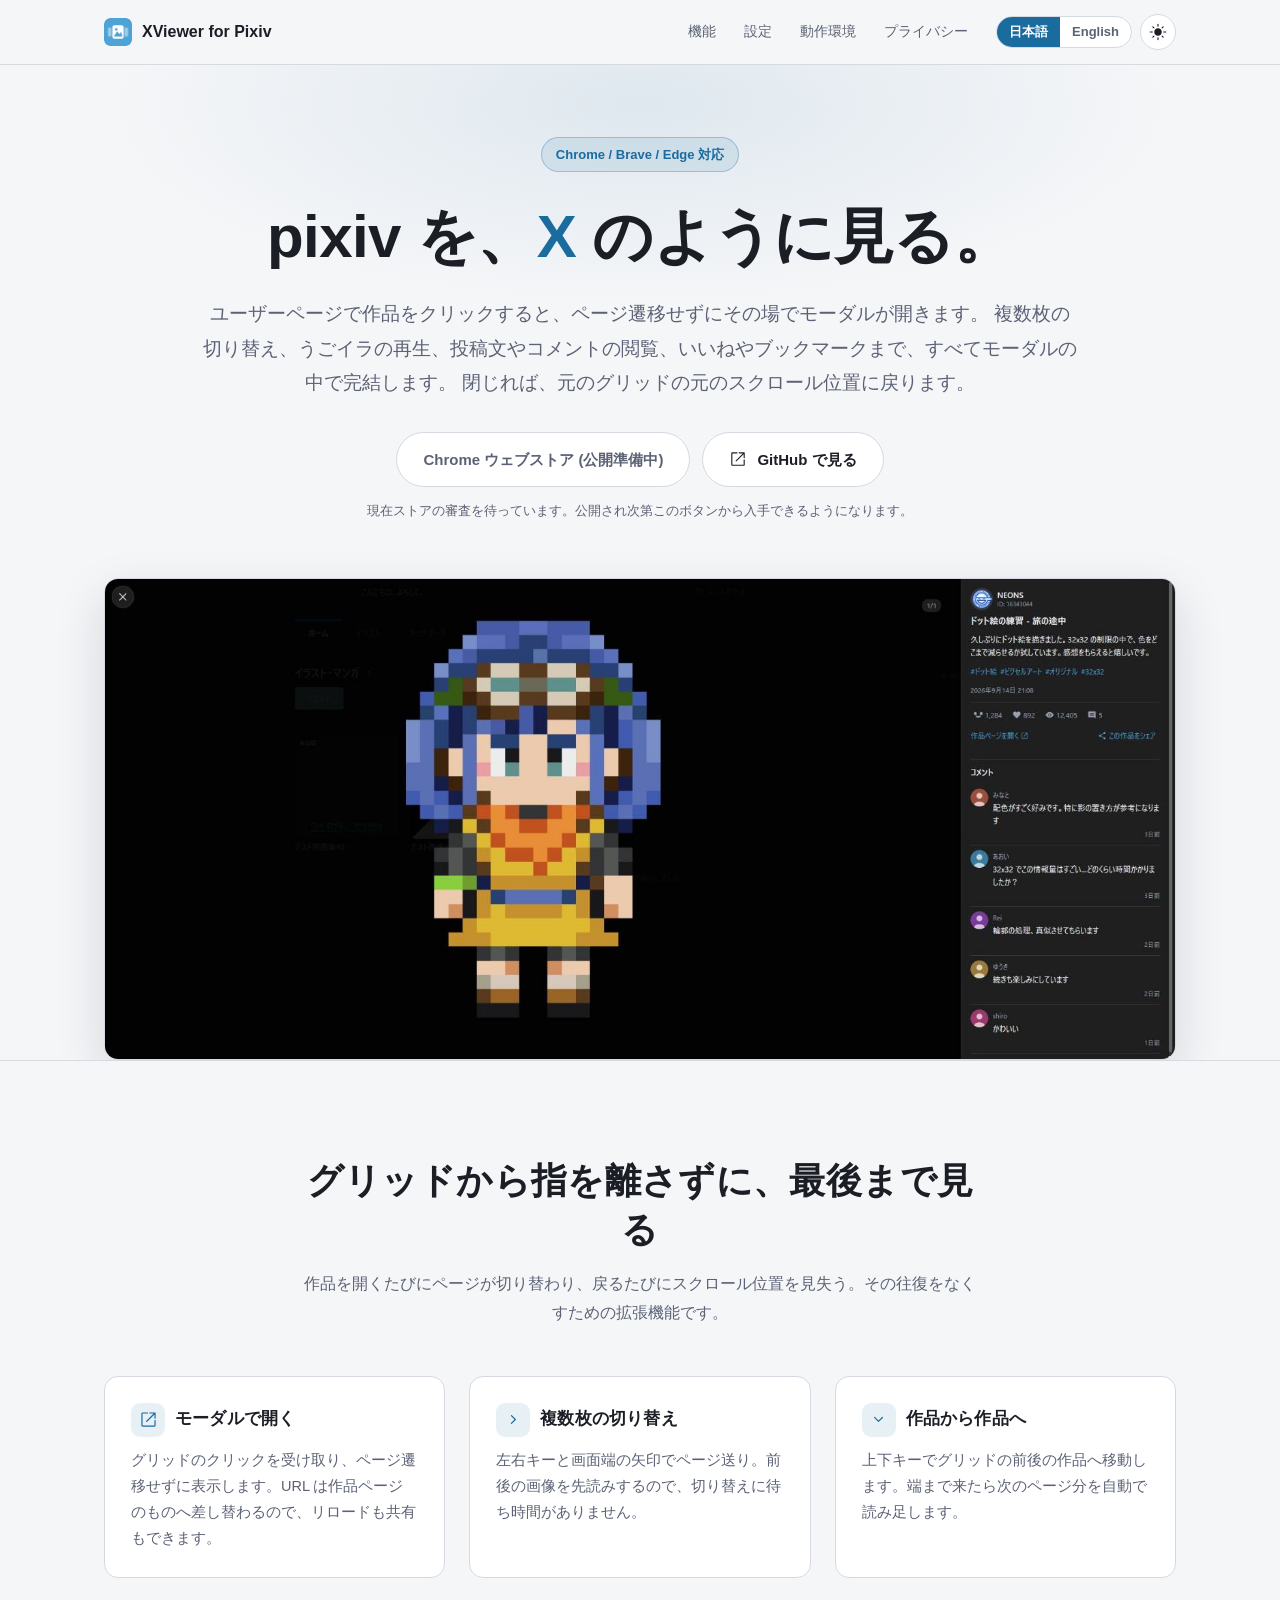
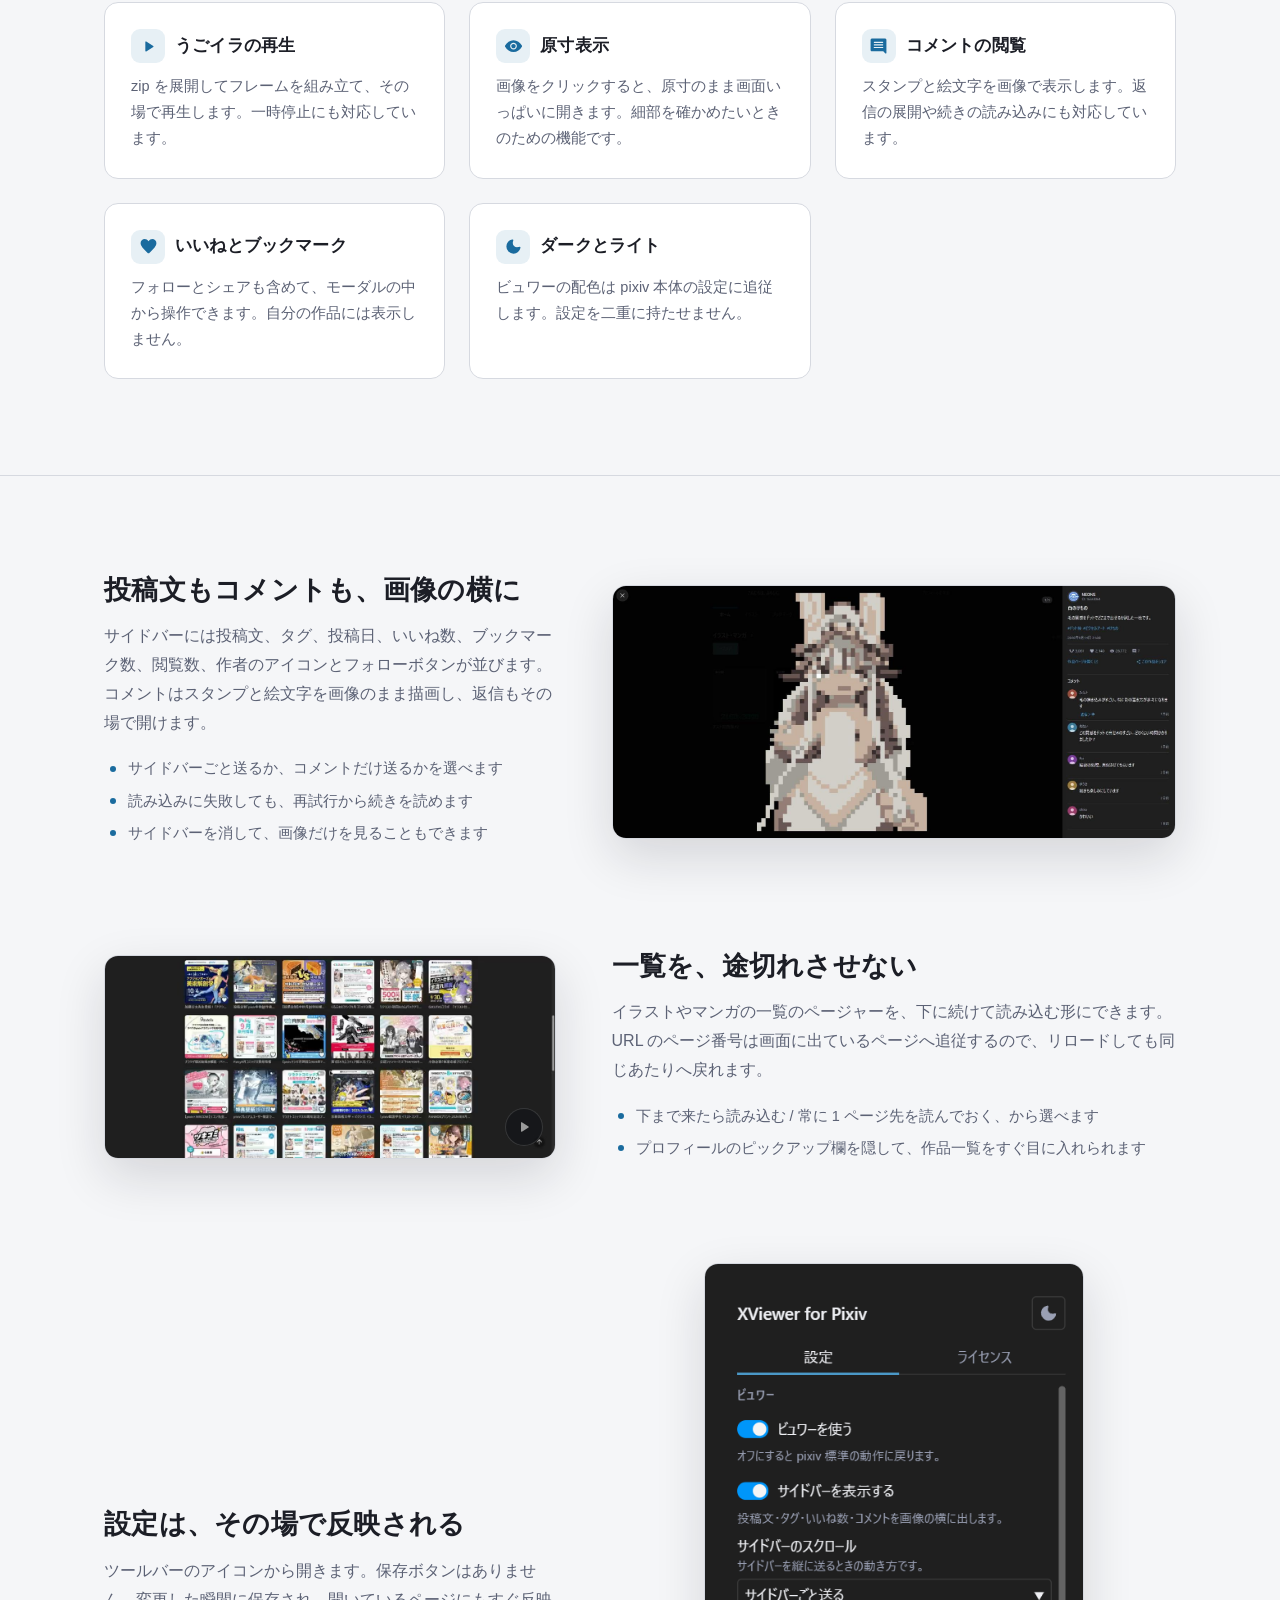
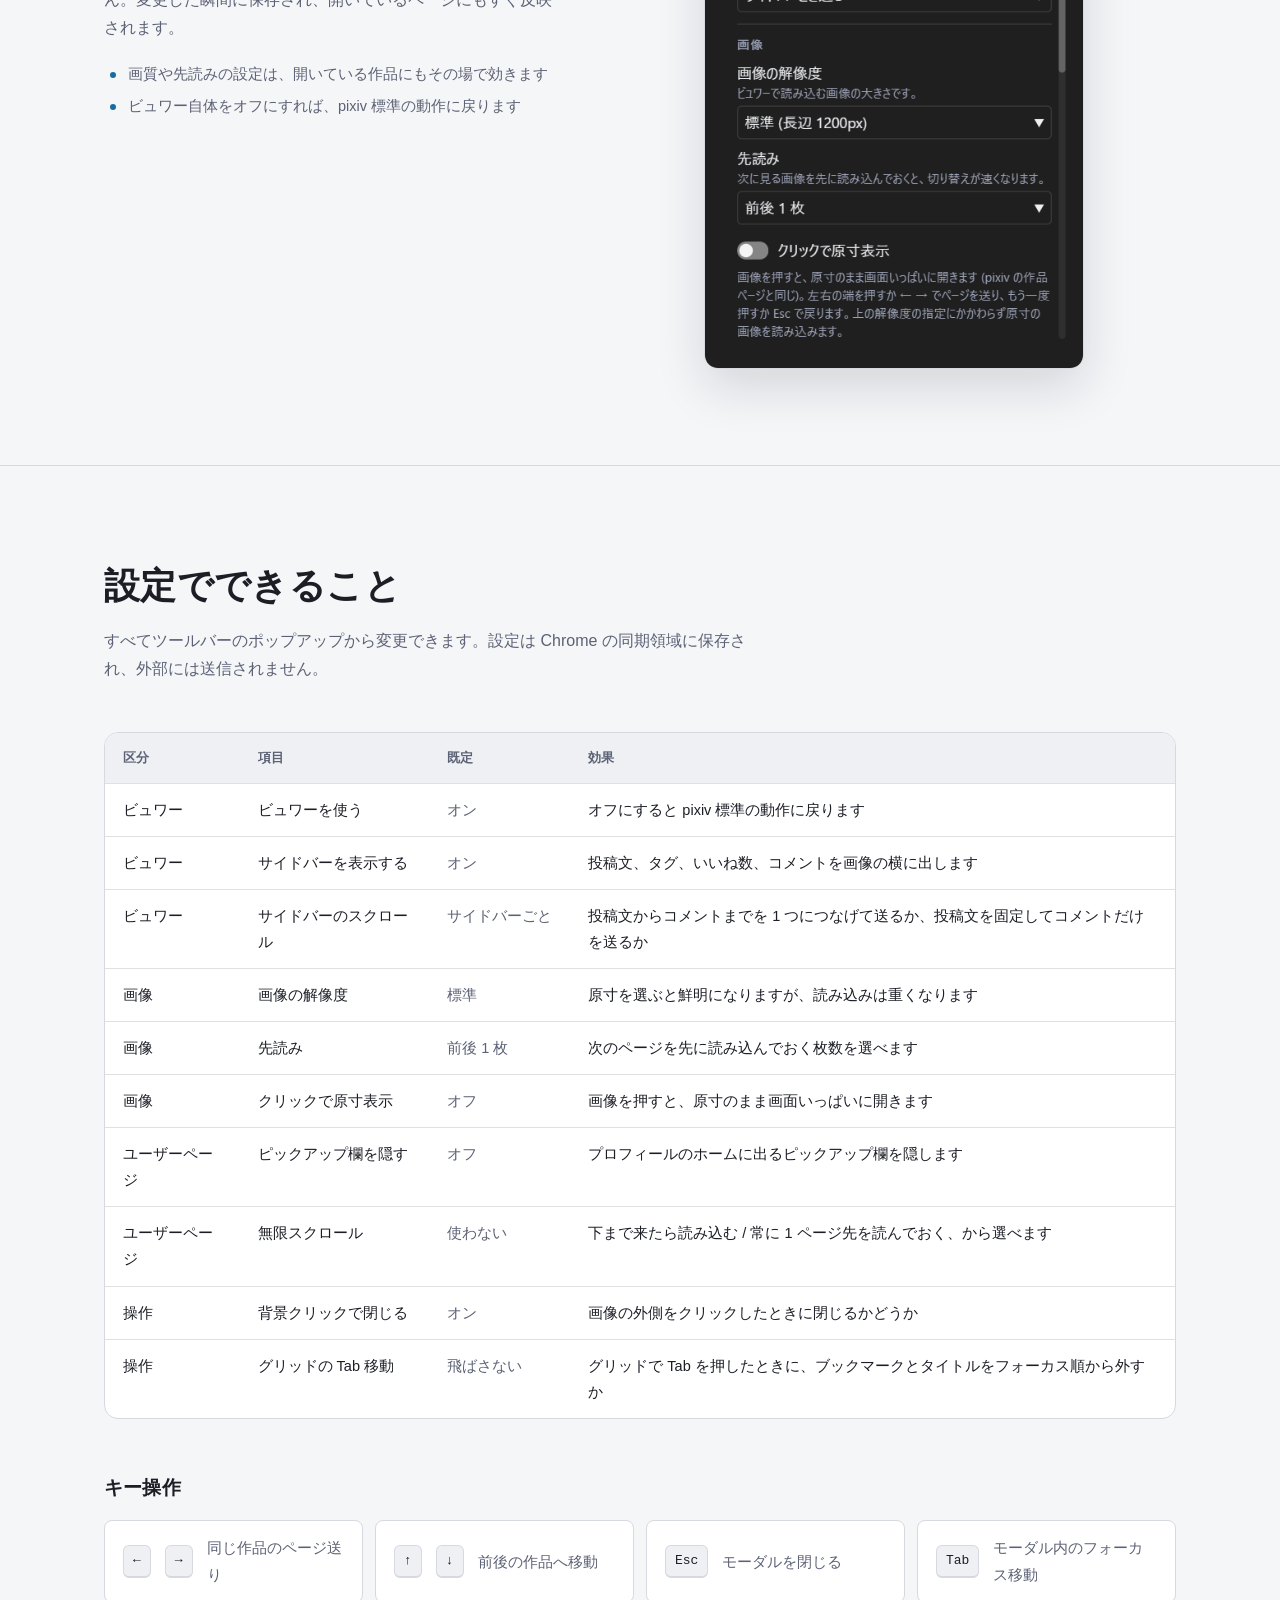
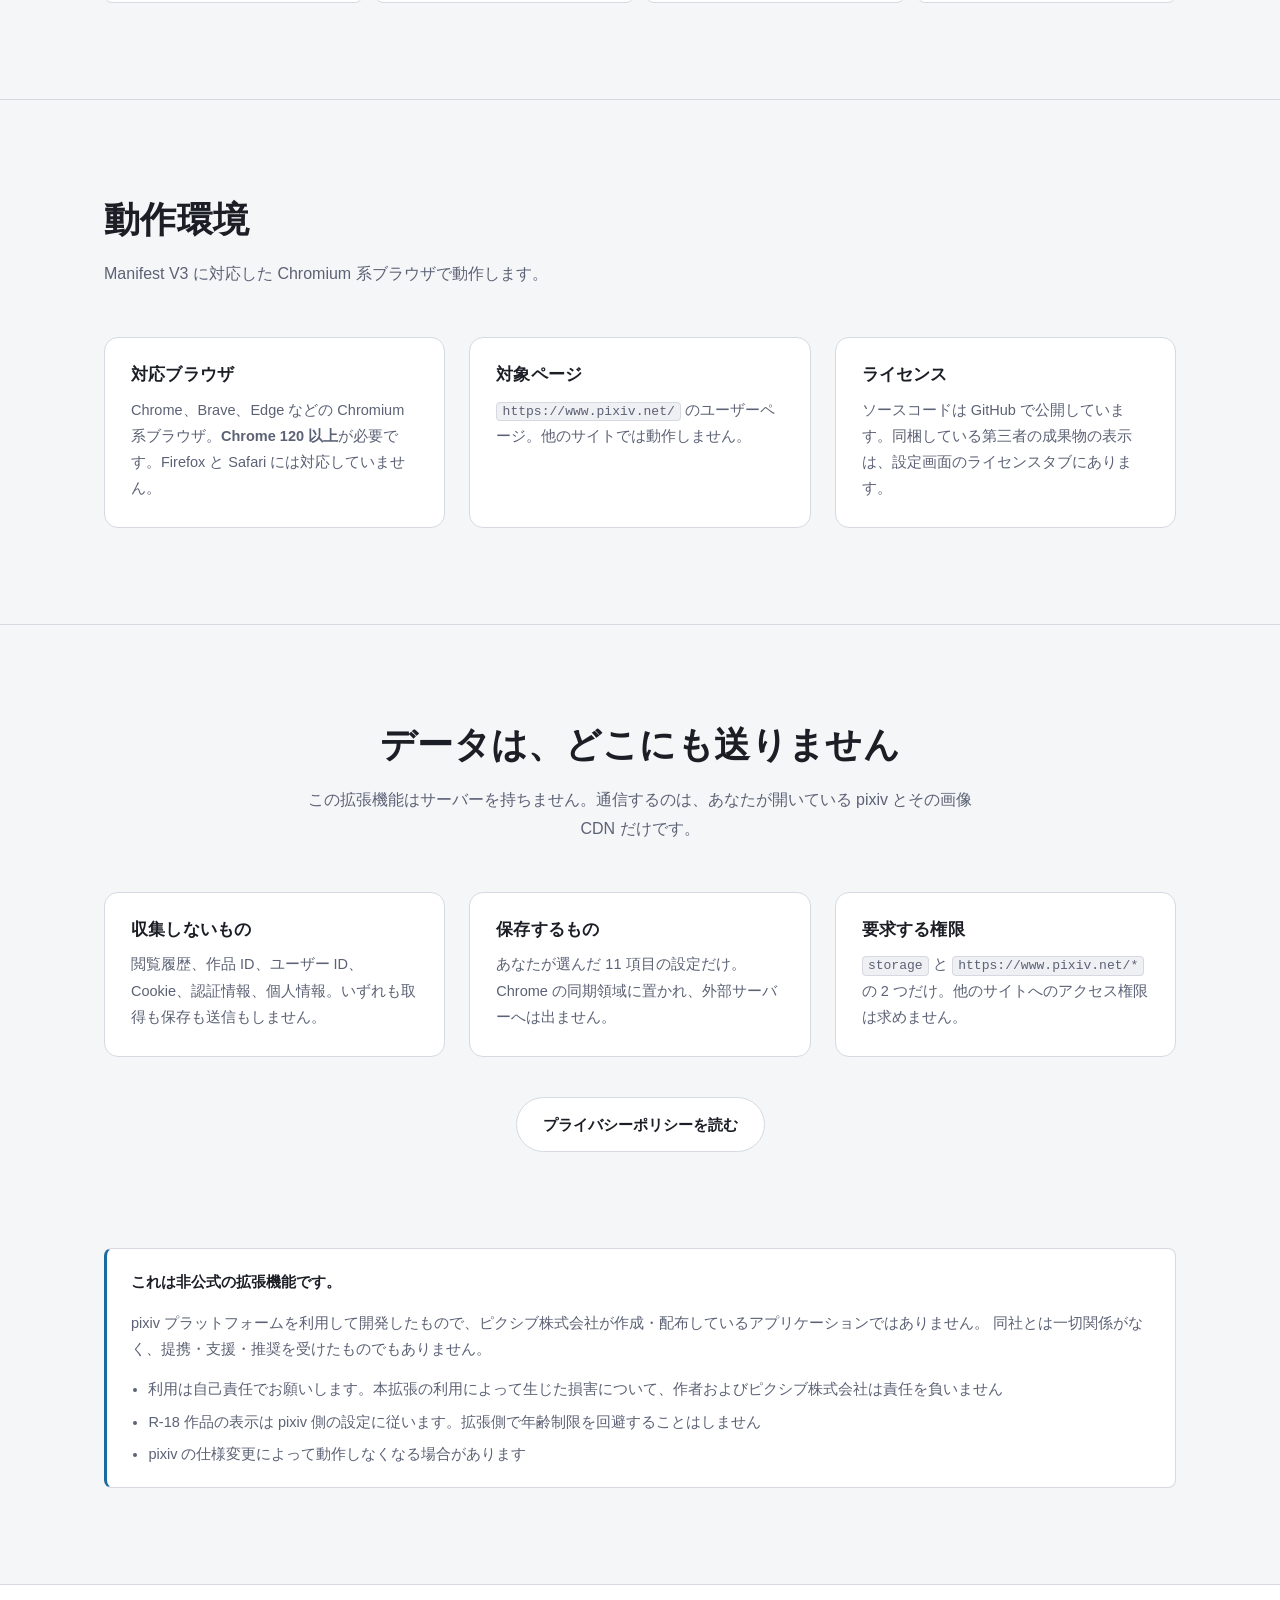
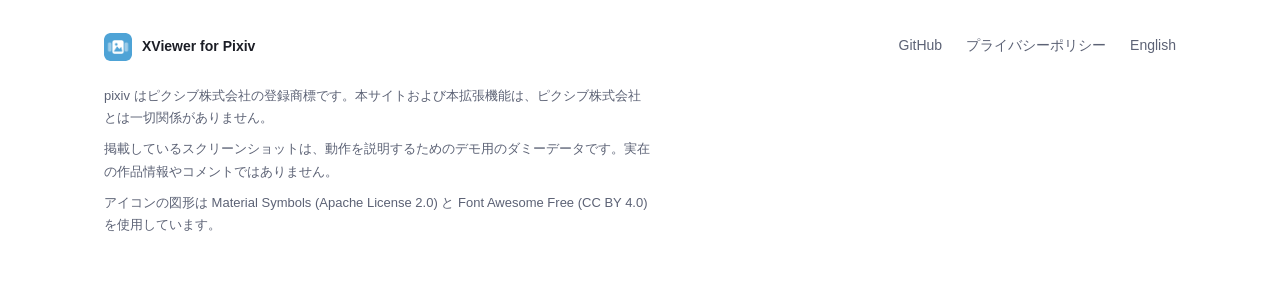
==== commit f08e5315: "feat: 無限スクロールの紹介を実動作の動画に差し替える 静止画では「途切れずに続く」ことが伝わらないので、実際にスクロールし続ける様子を撮った。  - pixiv 事務局の公式アカウント (/us" ====
--- a/index.html
+++ b/index.html
@@ -187,9 +187,16 @@
 						<li>プロフィールのピックアップ欄を隠して、作品一覧をすぐ目に入れられます</li>
 					</ul>
 				</div>
-				<figure>
-					<img src="assets/img/shot-grid.jpg" width="1568" height="703"
-						alt="ユーザーページの作品グリッドが途切れずに続いている画面">
+				<figure class="has-video">
+					<video class="shot-video" src="assets/img/infinite-scroll.mp4"
+						poster="assets/img/infinite-scroll.jpg" width="1100" height="493"
+						autoplay loop muted playsinline
+						aria-label="ユーザーページを下へスクロールし続けると、ページャーを押さずに次のページの作品が読み込まれ、URL のページ番号が追従していく様子"></video>
+					<button type="button" class="video-toggle" aria-label="動画を一時停止する"
+						data-label-pause="動画を一時停止する" data-label-play="動画を再生する">
+						<svg class="icon-pause" viewBox="0 -960 960 960" aria-hidden="true"><path d="M615-200q-24.75 0-42.37-17.63Q555-235.25 555-260v-440q0-24.75 17.63-42.38Q590.25-760 615-760h55q24.75 0 42.38 17.62Q730-724.75 730-700v440q0 24.75-17.62 42.37Q694.75-200 670-200h-55Zm-325 0q-24.75 0-42.37-17.63Q230-235.25 230-260v-440q0-24.75 17.63-42.38Q265.25-760 290-760h55q24.75 0 42.38 17.62Q405-724.75 405-700v440q0 24.75-17.62 42.37Q369.75-200 345-200h-55Z"/></svg>
+						<svg class="icon-play" viewBox="0 -960 960 960" aria-hidden="true"><path d="M320-258v-450q0-14 9-22t21-8q4 0 8 1t8 3l354 226q7 5 10.5 11t3.5 14q0 8-3.5 14T720-458L366-232q-4 2-8 3t-8 1q-12 0-21-8t-9-22Z"/></svg>
+					</button>
 				</figure>
 			</div>
 
--- a/assets/style.css
+++ b/assets/style.css
@@ -566,9 +566,64 @@
 	line-height: 0;
 }
 
-.showcase figure img {
+.showcase figure img,
+.showcase figure video {
 	width: 100%;
+	height: auto;
 	display: block;
+}
+
+/* 自動再生の動画。止める手段を必ず添える (WCAG 2.2.2) */
+.shot-video {
+	background: var(--surface-2);
+}
+
+.showcase figure.has-video {
+	position: relative;
+}
+
+.video-toggle {
+	position: absolute;
+	right: 12px;
+	bottom: 12px;
+	display: inline-grid;
+	place-items: center;
+	width: 38px;
+	height: 38px;
+	padding: 0;
+	border: 1px solid color-mix(in srgb, #ffffff 24%, transparent);
+	border-radius: 999px;
+	/* 動画の上に載るので、サイトの配色ではなく映像に対して読める固定色にする */
+	background: rgba(12, 14, 20, 0.66);
+	color: #ffffff;
+	cursor: pointer;
+	backdrop-filter: blur(6px);
+	opacity: 0.55;
+	transition: opacity 0.15s ease;
+}
+
+.showcase figure.has-video:hover .video-toggle,
+.video-toggle:focus-visible {
+	opacity: 1;
+}
+
+.video-toggle svg {
+	width: 18px;
+	height: 18px;
+	fill: currentColor;
+}
+
+/* 再生中は一時停止、止まっているときは再生のアイコンだけ出す */
+.video-toggle .icon-play {
+	display: none;
+}
+
+.video-toggle[data-state="paused"] .icon-play {
+	display: block;
+}
+
+.video-toggle[data-state="paused"] .icon-pause {
+	display: none;
 }
 
 /* 縦長の図 (設定ポップアップ) は幅を抑えないと段組みが崩れて見える */
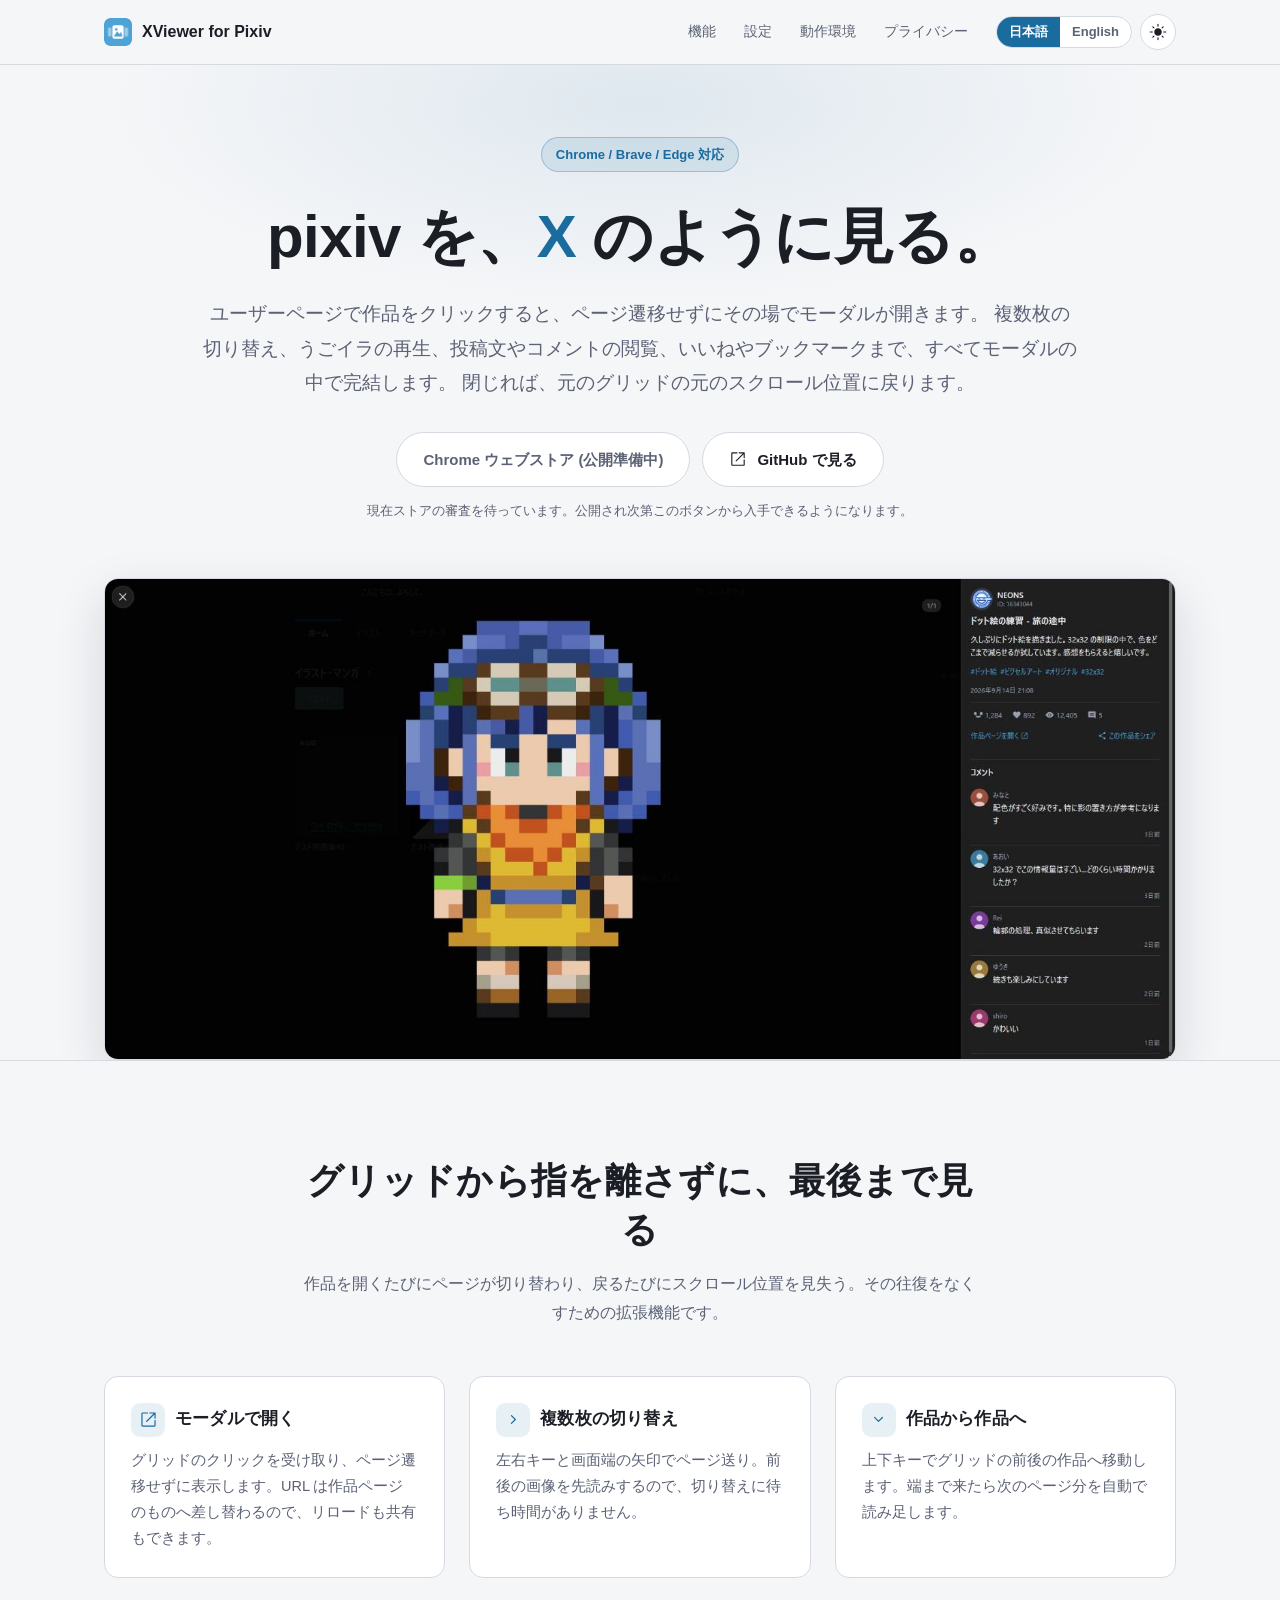
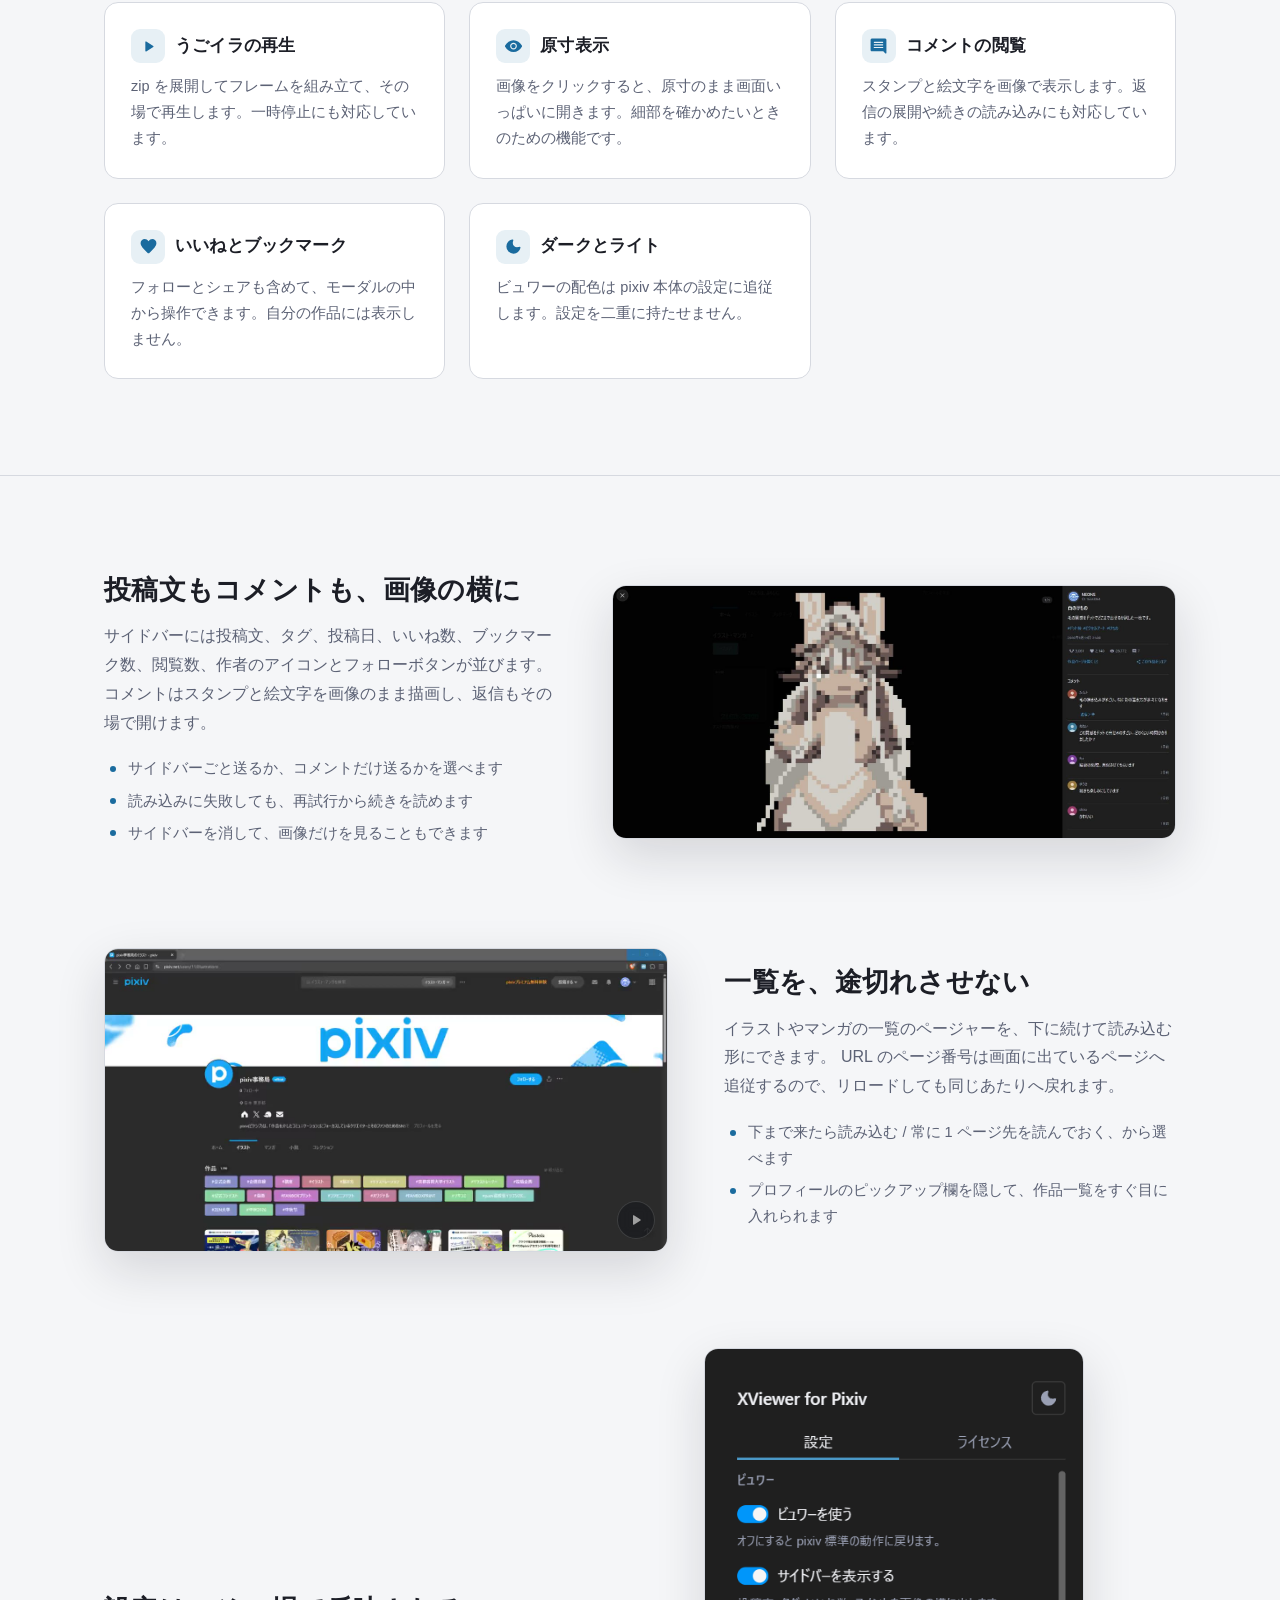
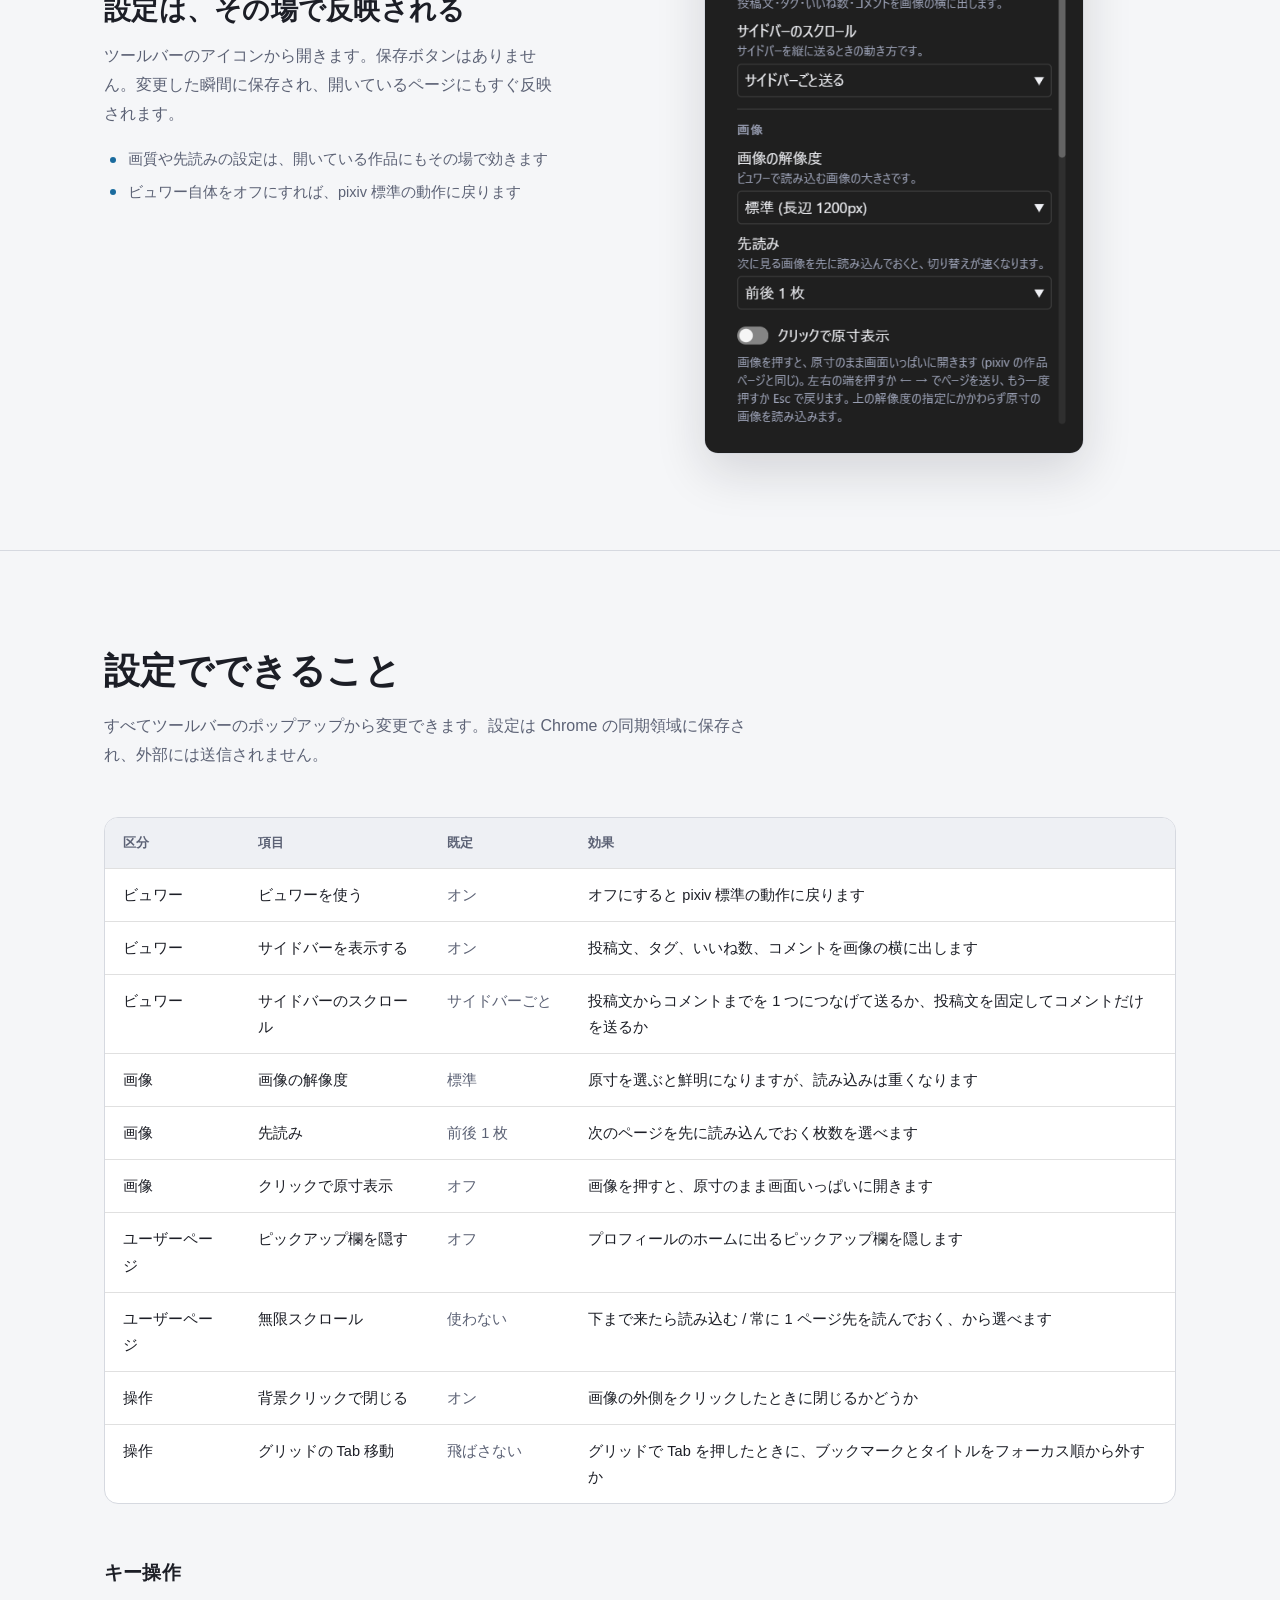
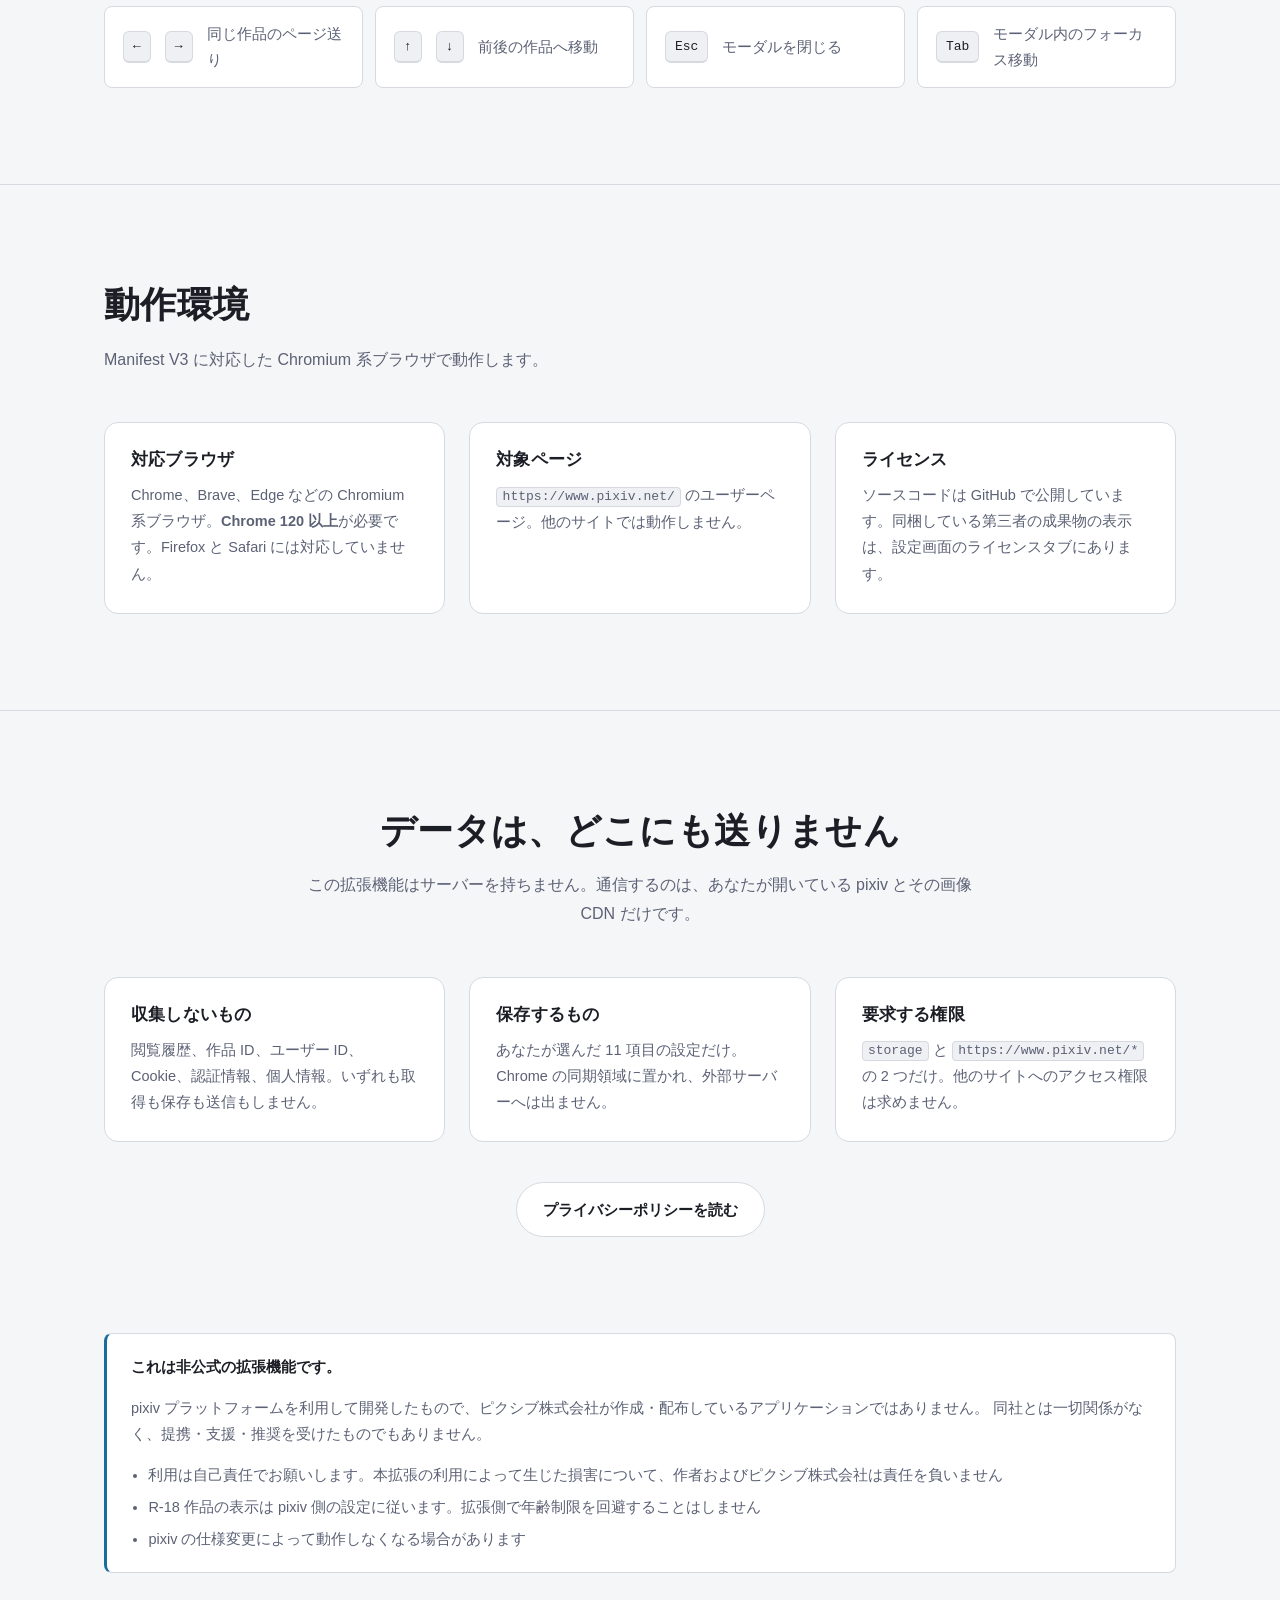
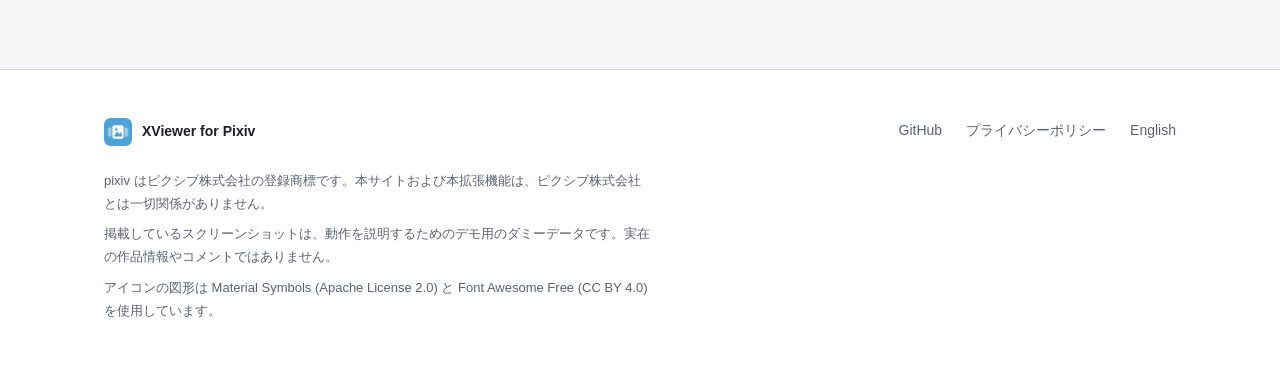
==== commit 8217e810: "fix: 無限スクロールの動画を実機の画面録画に差し替える 前の動画はフレーム補間で作っていたため映像が崩れていた。実機の画面録画に置き換える。  - 受け取った録画は HEVC (H.265) で " ====
--- a/index.html
+++ b/index.html
@@ -189,7 +189,7 @@
 				</div>
 				<figure class="has-video">
 					<video class="shot-video" src="assets/img/infinite-scroll.mp4"
-						poster="assets/img/infinite-scroll.jpg" width="1100" height="493"
+						poster="assets/img/infinite-scroll.jpg" width="1280" height="688"
 						autoplay loop muted playsinline
 						aria-label="ユーザーページを下へスクロールし続けると、ページャーを押さずに次のページの作品が読み込まれ、URL のページ番号が追従していく様子"></video>
 					<button type="button" class="video-toggle" aria-label="動画を一時停止する"
--- a/assets/style.css
+++ b/assets/style.css
@@ -540,6 +540,11 @@
 
 .showcase + .showcase {
 	margin-top: var(--section-gap);
+}
+
+/* 左右を入れ替える段。order だけ変えると図が狭い側の列に入るので、列幅も入れ替える */
+.showcase.reverse {
+	grid-template-columns: 1.25fr 1fr;
 }
 
 .showcase.reverse .showcase-text {
@@ -897,6 +902,10 @@
 		gap: 28px;
 	}
 
+	.showcase.reverse {
+		grid-template-columns: 1fr;
+	}
+
 	.showcase.reverse .showcase-text {
 		order: 0;
 	}
